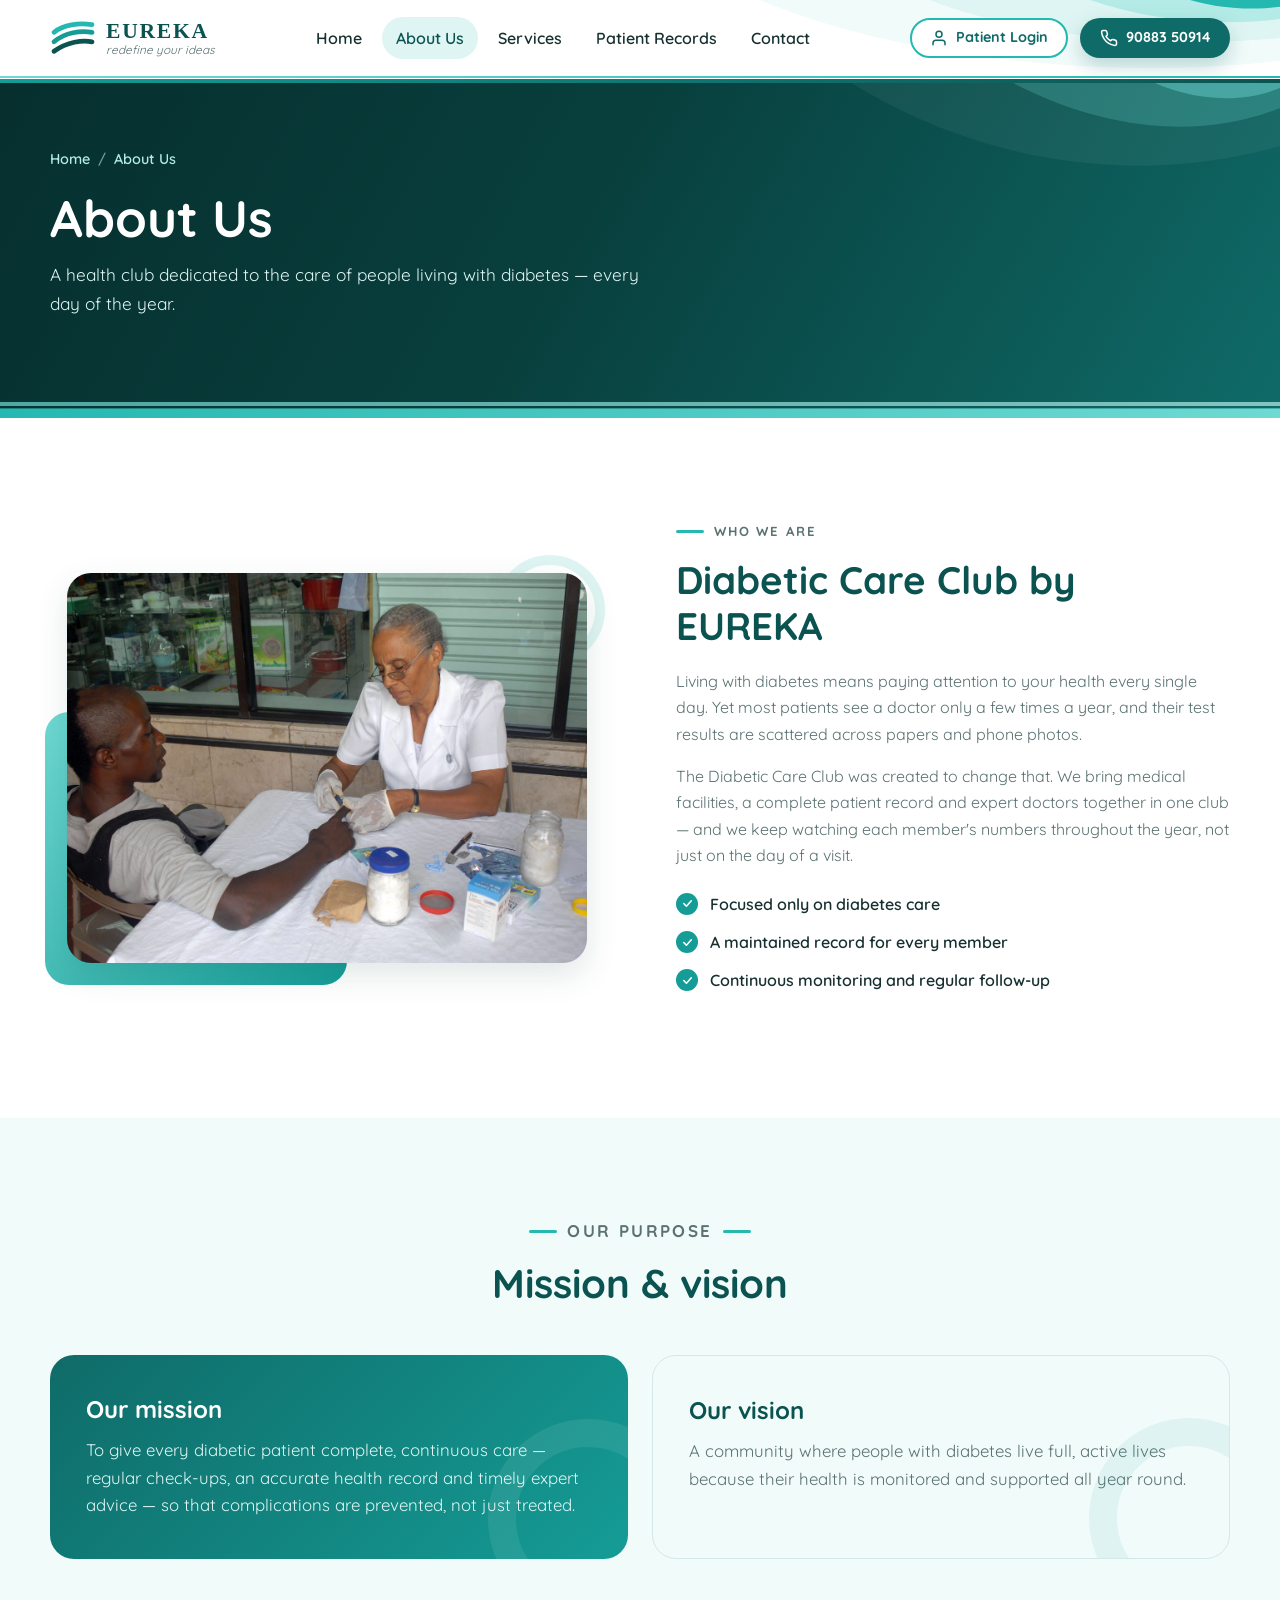
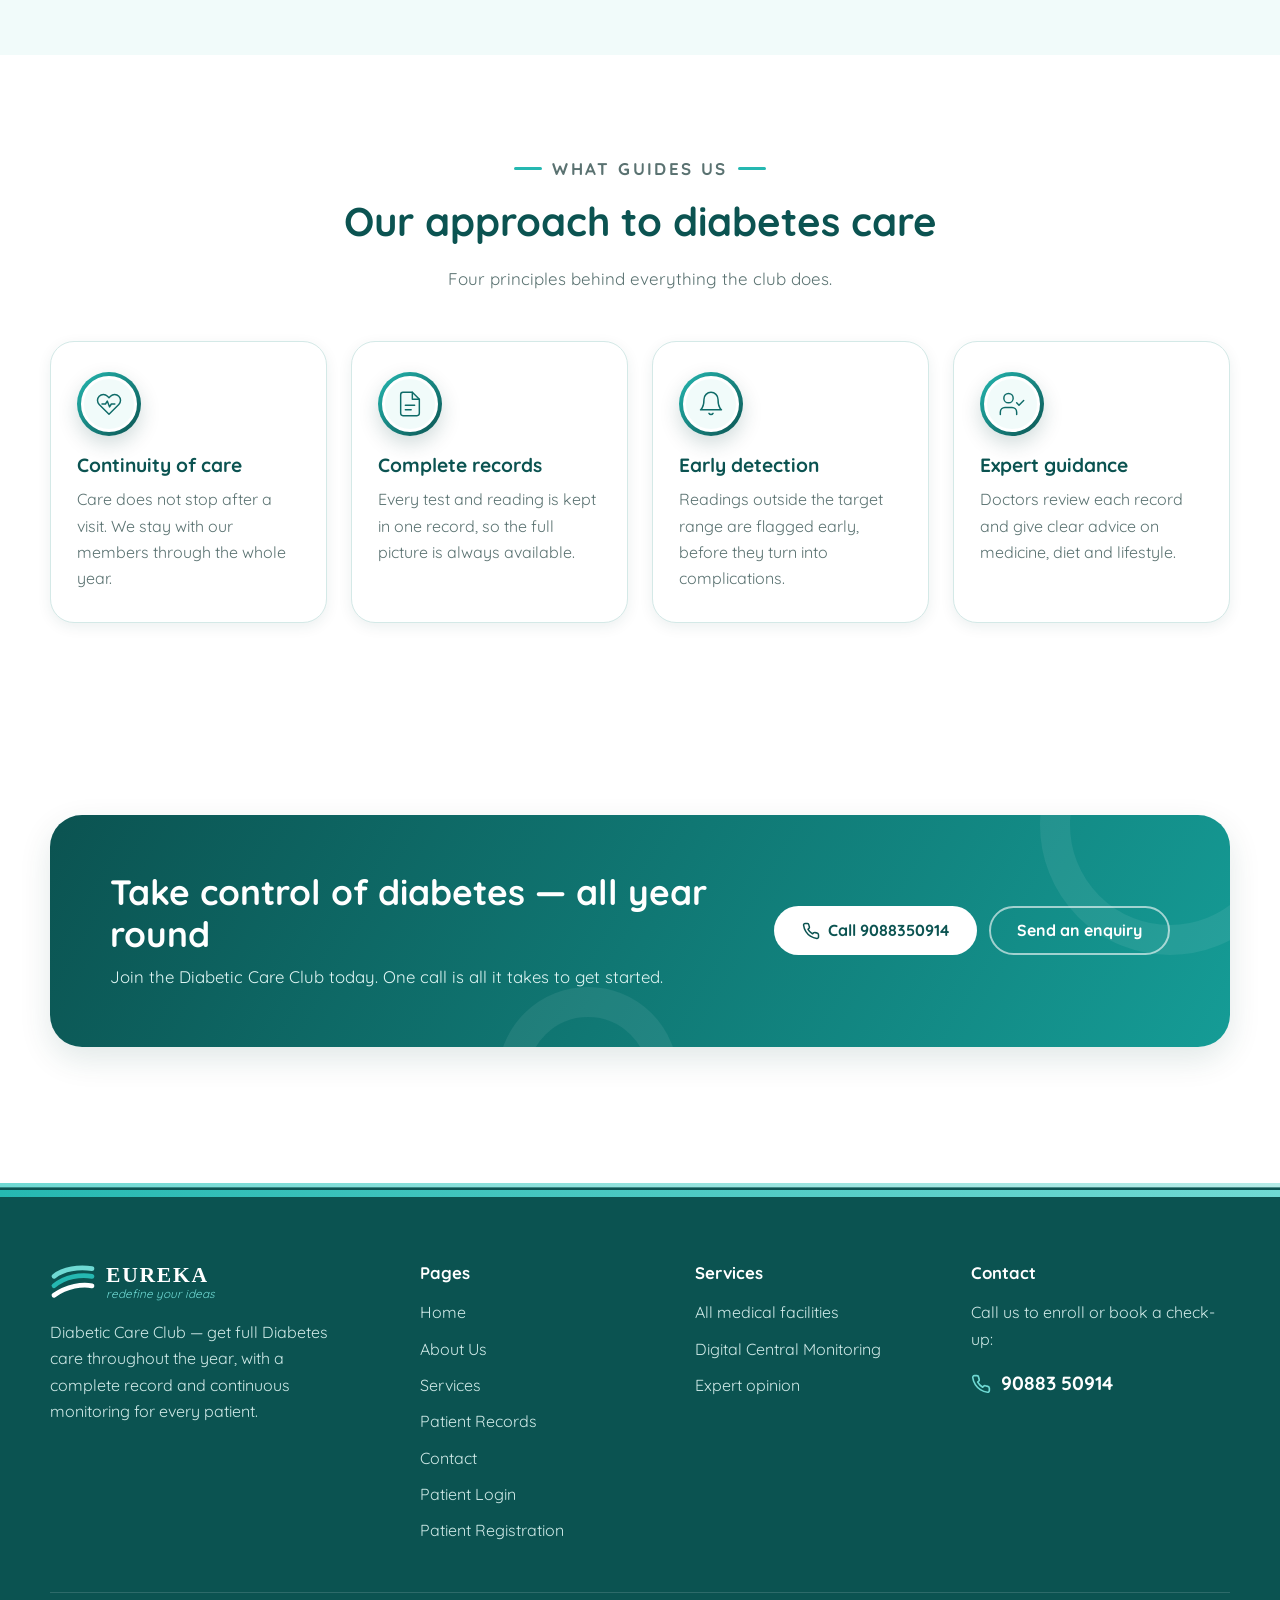
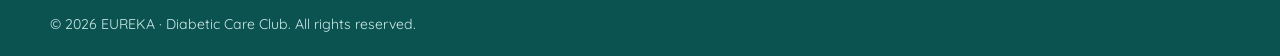
==== about.html @ 5c13ad42 "Initial commit: Eureka webapp demo Static HTML/CSS/JS site with home page designs, auth pages, patie" ====
<!DOCTYPE html>
<html lang="en">
<head>
  <meta charset="UTF-8">
  <meta name="viewport" content="width=device-width, initial-scale=1.0">
  <title>About Us | Diabetic Care Club | EUREKA</title>
  <meta name="description" content="About the Diabetic Care Club by EUREKA — a health club dedicated to the care and continuous monitoring of people living with diabetes.">
  <link rel="preconnect" href="https://fonts.googleapis.com">
  <link rel="preconnect" href="https://fonts.gstatic.com" crossorigin>
  <link href="https://fonts.googleapis.com/css2?family=Quicksand:wght@400;500;600;700&display=swap" rel="stylesheet">
  <link rel="stylesheet" href="css/style.css">
</head>
<body>

  <!-- ================= Header ================= -->
  <header class="site-header">
    <svg class="header-swoosh" viewBox="0 0 560 80" preserveAspectRatio="none" aria-hidden="true">
      <path d="M40 0 C170 58 380 86 560 64 L560 0 Z" fill="#f1fbfa" />
      <path d="M210 0 C300 38 440 52 560 40 L560 0 Z" fill="#dff5f3" />
      <path d="M370 0 C430 22 500 28 560 20 L560 0 Z" fill="#b4ebe7" />
      <path d="M470 0 C500 9 530 11 560 7 L560 0 Z" fill="#25b8b1" />
    </svg>
    <div class="container header-inner">
      <a href="index.html" class="brand" aria-label="EUREKA — home">
        <svg class="brand-mark" viewBox="0 0 48 40" aria-hidden="true">
          <path d="M4 14 C14 6 30 4 44 6" stroke="#25b8b1" />
          <path d="M4 24 C16 14 32 12 44 14" stroke="#159c96" />
          <path d="M4 34 C18 24 34 22 44 24" stroke="#0b5351" />
        </svg>
        <span class="brand-text">
          <strong>EUREKA</strong>
          <em>redefine your ideas</em>
        </span>
      </a>

      <nav class="site-nav" id="siteNav" aria-label="Main">
        <ul>
          <li><a href="index.html">Home</a></li>
          <li><a href="about.html" class="active" aria-current="page">About Us</a></li>
          <li><a href="services.html">Services</a></li>
          <li><a href="records.html">Patient Records</a></li>
          <li><a href="contact.html">Contact</a></li>
        </ul>
      </nav>

      <div class="header-actions">
        <a href="login.html" class="btn btn-outline btn-sm btn-login" id="loginBtn">
          <svg viewBox="0 0 24 24" aria-hidden="true"><path d="M20 21v-2a4 4 0 0 0-4-4H8a4 4 0 0 0-4 4v2"/><circle cx="12" cy="7" r="4"/></svg>
          <span class="login-text">Patient Login</span>
        </a>
        <a href="tel:+919088350914" class="btn btn-primary btn-sm btn-call">
          <svg viewBox="0 0 24 24" aria-hidden="true"><path d="M22 16.9v3a2 2 0 0 1-2.2 2 19.8 19.8 0 0 1-8.6-3.1 19.5 19.5 0 0 1-6-6A19.8 19.8 0 0 1 2.1 4.2 2 2 0 0 1 4.1 2h3a2 2 0 0 1 2 1.7c.1.9.4 1.8.7 2.7a2 2 0 0 1-.5 2.1L8 9.8a16 16 0 0 0 6 6l1.3-1.3a2 2 0 0 1 2.1-.4c.9.3 1.8.6 2.7.7a2 2 0 0 1 1.7 2z"/></svg>
          <span class="btn-call-text">90883 50914</span>
        </a>
        <button class="nav-toggle" id="navToggle" aria-label="Open menu" aria-expanded="false" aria-controls="siteNav">
          <span></span><span></span><span></span>
        </button>
      </div>
    </div>
    <div class="header-stripe" aria-hidden="true"></div>
  </header>

  <main>
    <section class="page-banner">
      <svg class="banner-swoosh" viewBox="0 0 560 260" preserveAspectRatio="none" aria-hidden="true">
      <path d="M120 0 C260 90 420 110 560 70 L560 0 Z" fill="#ffffff" opacity=".06" />
      <path d="M280 0 C380 56 480 64 560 32 L560 0 Z" fill="#6fd9d3" opacity=".25" />
      <path d="M420 0 C470 26 520 28 560 12 L560 0 Z" fill="#6fd9d3" opacity=".5" />
    </svg>
      <div class="container">
        <ol class="breadcrumb">
          <li><a href="index.html">Home</a></li>
          <li aria-current="page">About Us</li>
        </ol>
        <h1>About Us</h1>
        <p>A health club dedicated to the care of people living with diabetes — every day of the year.</p>
      </div>
      <svg class="banner-waves" viewBox="0 0 1440 20" preserveAspectRatio="none" aria-hidden="true">
      <defs>
        <linearGradient id="bsA" x1="0" x2="1" y1="0" y2="0"><stop offset="0" stop-color="#6fd9d3" /><stop offset="1" stop-color="#b4ebe7" /></linearGradient>
        <linearGradient id="bsT" x1="0" x2="1" y1="0" y2="0"><stop offset="0" stop-color="#25b8b1" /><stop offset="1" stop-color="#6fd9d3" /></linearGradient>
      </defs>
      <rect x="0" y="0" width="1440" height="5" fill="url(#bsA)" opacity=".7" />
      <rect x="0" y="8" width="1440" height="12" fill="url(#bsT)" />
    </svg>
    </section>

    <section class="section">
      <div class="container split">
        <div class="split-media">
          <div class="photo-frame">
            <img src="images/sugar-screening.jpg" alt="A nurse checking a patient's blood sugar level">
          </div>
        </div>
        <div class="split-text">
          <p class="eyebrow">Who we are</p>
          <h2>Diabetic Care Club by EUREKA</h2>
          <p>
            Living with diabetes means paying attention to your health every single day. Yet most
            patients see a doctor only a few times a year, and their test results are scattered across
            papers and phone photos.
          </p>
          <p>
            The Diabetic Care Club was created to change that. We bring medical facilities, a complete
            patient record and expert doctors together in one club — and we keep watching each member's
            numbers throughout the year, not just on the day of a visit.
          </p>
          <ul class="checklist">
            <li>Focused only on diabetes care</li>
            <li>A maintained record for every member</li>
            <li>Continuous monitoring and regular follow-up</li>
          </ul>
        </div>
      </div>
    </section>

    <section class="section section-alt">
      <div class="container">
        <div class="section-head center">
          <p class="eyebrow">Our purpose</p>
          <h2>Mission &amp; vision</h2>
        </div>
        <div class="card-grid two">
          <div class="mv-card">
            <h3>Our mission</h3>
            <p>
              To give every diabetic patient complete, continuous care — regular check-ups, an accurate
              health record and timely expert advice — so that complications are prevented, not just treated.
            </p>
          </div>
          <div class="mv-card light">
            <h3>Our vision</h3>
            <p>
              A community where people with diabetes live full, active lives because their health is
              monitored and supported all year round.
            </p>
          </div>
        </div>
      </div>
    </section>

    <section class="section">
      <div class="container">
        <div class="section-head center">
          <p class="eyebrow">What guides us</p>
          <h2>Our approach to diabetes care</h2>
          <p>Four principles behind everything the club does.</p>
        </div>
        <div class="card-grid">
          <div class="info-card">
            <div class="icon-ring sm"><span class="icon"><svg viewBox="0 0 48 48" aria-hidden="true"><path d="M40.8 10.6a10 10 0 0 0-14.2 0L24 13.2l-2.6-2.6a10 10 0 1 0-14.2 14.2L24 41.6l16.8-16.8a10 10 0 0 0 0-14.2z"/><polyline points="12,24 18,24 21,19 25,29 28,24 34,24"/></svg></span></div>
            <h3>Continuity of care</h3>
            <p>Care does not stop after a visit. We stay with our members through the whole year.</p>
          </div>
          <div class="info-card">
            <div class="icon-ring sm"><span class="icon"><svg viewBox="0 0 48 48" aria-hidden="true"><path d="M28 4H12a4 4 0 0 0-4 4v32a4 4 0 0 0 4 4h24a4 4 0 0 0 4-4V16z"/><path d="M28 4v12h12M16 26h16M16 34h10"/></svg></span></div>
            <h3>Complete records</h3>
            <p>Every test and reading is kept in one record, so the full picture is always available.</p>
          </div>
          <div class="info-card">
            <div class="icon-ring sm"><span class="icon"><svg viewBox="0 0 48 48" aria-hidden="true"><path d="M36 16a12 12 0 0 0-24 0c0 14-6 18-6 18h36s-6-4-6-18"/><path d="M27.5 40a4 4 0 0 1-7 0"/></svg></span></div>
            <h3>Early detection</h3>
            <p>Readings outside the target range are flagged early, before they turn into complications.</p>
          </div>
          <div class="info-card">
            <div class="icon-ring sm"><span class="icon"><svg viewBox="0 0 48 48" aria-hidden="true"><circle cx="18" cy="14" r="8"/><path d="M4 42v-4a8 8 0 0 1 8-8h12a8 8 0 0 1 8 8v4"/><path d="M32 22l4 4 8-8"/></svg></span></div>
            <h3>Expert guidance</h3>
            <p>Doctors review each record and give clear advice on medicine, diet and lifestyle.</p>
          </div>
        </div>
      </div>
    </section>

    <section class="section">
      <div class="container">
        <div class="cta-band">
          <div>
            <h2>Take control of diabetes — all year round</h2>
            <p>Join the Diabetic Care Club today. One call is all it takes to get started.</p>
          </div>
          <div class="cta-actions">
            <a href="tel:+919088350914" class="btn btn-light"><svg viewBox="0 0 24 24" aria-hidden="true"><path d="M22 16.9v3a2 2 0 0 1-2.2 2 19.8 19.8 0 0 1-8.6-3.1 19.5 19.5 0 0 1-6-6A19.8 19.8 0 0 1 2.1 4.2 2 2 0 0 1 4.1 2h3a2 2 0 0 1 2 1.7c.1.9.4 1.8.7 2.7a2 2 0 0 1-.5 2.1L8 9.8a16 16 0 0 0 6 6l1.3-1.3a2 2 0 0 1 2.1-.4c.9.3 1.8.6 2.7.7a2 2 0 0 1 1.7 2z"/></svg> Call 9088350914</a>
            <a href="contact.html" class="btn btn-ghost-light">Send an enquiry</a>
          </div>
        </div>
      </div>
    </section>
  </main>

  <!-- ================= Footer ================= -->
  <footer class="site-footer">
    <svg class="footer-wave" viewBox="0 0 1440 16" preserveAspectRatio="none" aria-hidden="true">
      <defs>
        <linearGradient id="ftA" x1="0" x2="1" y1="0" y2="0"><stop offset="0" stop-color="#6fd9d3" /><stop offset="1" stop-color="#b4ebe7" /></linearGradient>
        <linearGradient id="ftT" x1="0" x2="1" y1="0" y2="0"><stop offset="0" stop-color="#25b8b1" /><stop offset="1" stop-color="#6fd9d3" /></linearGradient>
      </defs>
      <rect x="0" y="0" width="1440" height="5" fill="url(#ftA)" />
      <rect x="0" y="8" width="1440" height="8" fill="url(#ftT)" />
    </svg>
    <div class="container footer-grid">
      <div>
        <a href="index.html" class="brand brand-light" aria-label="EUREKA — home">
          <svg class="brand-mark" viewBox="0 0 48 40" aria-hidden="true">
          <path d="M4 14 C14 6 30 4 44 6" stroke="#6fd9d3" />
          <path d="M4 24 C16 14 32 12 44 14" stroke="#25b8b1" />
          <path d="M4 34 C18 24 34 22 44 24" stroke="#ffffff" />
        </svg>
          <span class="brand-text">
            <strong>EUREKA</strong>
            <em>redefine your ideas</em>
          </span>
        </a>
        <p class="footer-about">Diabetic Care Club — get full Diabetes care throughout the year, with a complete record and continuous monitoring for every patient.</p>
      </div>
      <div>
        <h4>Pages</h4>
        <ul class="footer-links">
          <li><a href="index.html">Home</a></li>
          <li><a href="about.html">About Us</a></li>
          <li><a href="services.html">Services</a></li>
          <li><a href="records.html">Patient Records</a></li>
          <li><a href="contact.html">Contact</a></li>
          <li><a href="login.html">Patient Login</a></li>
          <li><a href="register.html">Patient Registration</a></li>
        </ul>
      </div>
      <div>
        <h4>Services</h4>
        <ul class="footer-links">
          <li><a href="services.html#facilities">All medical facilities</a></li>
          <li><a href="services.html#monitoring">Digital Central Monitoring</a></li>
          <li><a href="services.html#expert">Expert opinion</a></li>
        </ul>
      </div>
      <div>
        <h4>Contact</h4>
        <p>Call us to enroll or book a check-up:</p>
        <a href="tel:+919088350914" class="footer-phone"><svg viewBox="0 0 24 24" aria-hidden="true"><path d="M22 16.9v3a2 2 0 0 1-2.2 2 19.8 19.8 0 0 1-8.6-3.1 19.5 19.5 0 0 1-6-6A19.8 19.8 0 0 1 2.1 4.2 2 2 0 0 1 4.1 2h3a2 2 0 0 1 2 1.7c.1.9.4 1.8.7 2.7a2 2 0 0 1-.5 2.1L8 9.8a16 16 0 0 0 6 6l1.3-1.3a2 2 0 0 1 2.1-.4c.9.3 1.8.6 2.7.7a2 2 0 0 1 1.7 2z"/></svg> 90883 50914</a>
      </div>
    </div>
    <div class="container footer-bottom">
      <p>&copy; <span id="year"></span> EUREKA · Diabetic Care Club. All rights reserved.</p>
    </div>
  </footer>

  <script src="js/main.js"></script>
</body>
</html>
---- css/style.css ----
/* =========================================================
   EUREKA · Diabetic Care Club
   Shared stylesheet for all pages
   Theme: teal / aqua waves on white (from the club poster)
   ========================================================= */

:root {
  --teal-900: #083f3d;
  --teal-800: #0b5351;
  --teal-700: #0f6b68;
  --teal-600: #12837f;
  --teal-500: #159c96;
  --teal-400: #25b8b1;
  --aqua-300: #6fd9d3;
  --aqua-200: #b4ebe7;
  --aqua-100: #dff5f3;
  --aqua-50:  #f1fbfa;

  --ink:   #16302f;
  --muted: #5a7271;
  --line:  #d4e9e7;
  --white: #ffffff;

  --low:      #6b3fb8;
  --normal:   #16784c;
  --elevated: #9a5d05;
  --high:     #b2372e;

  --radius: 16px;
  --radius-lg: 24px;
  --shadow-sm: 0 4px 14px rgba(8, 63, 61, .08);
  --shadow: 0 12px 32px rgba(8, 63, 61, .12);
  --shadow-lg: 0 24px 50px rgba(8, 63, 61, .22);
  --font: 'Quicksand', 'Century Gothic', 'Segoe UI', sans-serif;
  --header-h: 76px;
}

/* ---------- Base ---------- */
*, *::before, *::after { box-sizing: border-box; }

html { scroll-behavior: smooth; scroll-padding-top: calc(var(--header-h) + 16px); }

body {
  margin: 0;
  font-family: var(--font);
  font-size: 16px;
  color: var(--ink);
  background: var(--white);
  line-height: 1.65;
  -webkit-font-smoothing: antialiased;
}

[hidden] { display: none !important; }
img, svg { display: block; max-width: 100%; }
a { color: inherit; text-decoration: none; }

h1, h2, h3, h4 {
  margin: 0 0 .5em;
  line-height: 1.2;
  font-weight: 700;
  color: var(--teal-800);
}

p { margin: 0 0 1em; }

:focus-visible { outline: 3px solid var(--aqua-300); outline-offset: 2px; }

.sr-only {
  position: absolute;
  width: 1px; height: 1px;
  padding: 0; margin: -1px;
  overflow: hidden;
  clip: rect(0 0 0 0);
  white-space: nowrap;
  border: 0;
}

.container { width: min(1180px, 100% - 32px); margin-inline: auto; }

.section { position: relative; padding: 96px 0; }
.section-alt { background: var(--aqua-50); }

.eyebrow {
  display: inline-flex;
  align-items: center;
  gap: 10px;
  margin-bottom: 14px;
  font-size: .82rem;
  font-weight: 700;
  letter-spacing: .14em;
  text-transform: uppercase;
  color: var(--teal-500);
}
.eyebrow::before {
  content: '';
  width: 28px; height: 3px;
  border-radius: 3px;
  background: var(--teal-400);
}

.section-head { max-width: 680px; margin-bottom: 48px; }
.section-head.center { margin-inline: auto; text-align: center; }
.section-head.center .eyebrow::after {
  content: '';
  width: 28px; height: 3px;
  border-radius: 3px;
  background: var(--teal-400);
}
.section-head h2 { font-size: clamp(1.8rem, 3.2vw, 2.5rem); }
.section-head p { font-size: 1.06rem; color: var(--muted); }

.lead { font-size: 1.1rem; color: var(--muted); }

/* ---------- Buttons ---------- */
.btn {
  display: inline-flex;
  align-items: center;
  justify-content: center;
  gap: 8px;
  padding: 13px 26px;
  border: 2px solid transparent;
  border-radius: 999px;
  font: inherit;
  font-weight: 700;
  line-height: 1.2;
  cursor: pointer;
  transition: background-color .2s, color .2s, border-color .2s, box-shadow .2s, transform .2s;
}
.btn:hover { transform: translateY(-1px); }
.btn:active { transform: translateY(0); }
.btn svg {
  width: 18px; height: 18px; flex: none;
  fill: none; stroke: currentColor; stroke-width: 2;
  stroke-linecap: round; stroke-linejoin: round;
}

.btn-primary { background: var(--teal-700); color: var(--white); box-shadow: 0 8px 20px rgba(15, 107, 104, .25); }
.btn-primary:hover { background: var(--teal-800); }

.btn-outline { background: var(--white); color: var(--teal-700); border-color: var(--teal-400); }
.btn-outline:hover { background: var(--aqua-50); }

.btn-light { background: var(--white); color: var(--teal-800); }
.btn-light:hover { background: var(--aqua-100); }

.btn-ghost-light { background: transparent; color: var(--white); border-color: rgba(255, 255, 255, .6); }
.btn-ghost-light:hover { background: rgba(255, 255, 255, .12); border-color: var(--white); }

.btn-danger-ghost { background: var(--white); color: var(--high); border-color: #f0cfcc; }
.btn-danger-ghost:hover { background: #fdf1f0; }

.btn-sm { padding: 9px 18px; font-size: .9rem; }
.btn-block { width: 100%; }

.link-arrow {
  display: inline-flex;
  align-items: center;
  gap: 6px;
  font-weight: 700;
  color: var(--teal-600);
}
.link-arrow::after { content: '→'; transition: transform .2s; }
.link-arrow:hover::after { transform: translateX(4px); }

/* ---------- Header ---------- */
.site-header {
  position: sticky;
  top: 0;
  z-index: 50;
  background: var(--white);
  transition: box-shadow .2s;
}
.site-header.scrolled { box-shadow: 0 8px 20px rgba(8, 63, 61, .12); }

/* Poster-style swooshes in the top-right corner */
.header-swoosh {
  position: absolute;
  top: 0; right: 0;
  width: min(560px, 48vw);
  height: 100%;
  pointer-events: none;
}

/* Straight aqua / teal stripes forming the bottom edge of the menu bar */
.header-stripe {
  position: absolute;
  left: 0; right: 0;
  top: 100%;
  z-index: 2;
  height: 7px;
  background:
    linear-gradient(90deg, var(--teal-500), var(--teal-800)) bottom / 100% 4px no-repeat,
    linear-gradient(90deg, var(--aqua-300), var(--teal-400)) top / 100% 2px no-repeat,
    var(--white);
  pointer-events: none;
}

.header-inner {
  position: relative;
  z-index: 1;
  display: flex;
  align-items: center;
  justify-content: space-between;
  gap: 24px;
  height: var(--header-h);
}

.brand { display: flex; align-items: center; gap: 10px; flex: none; }
.brand-mark { width: 46px; height: 38px; }
.brand-mark path { fill: none; stroke-width: 5; stroke-linecap: round; }
.brand-text { display: flex; flex-direction: column; line-height: 1.1; }
.brand-text strong {
  font-family: Georgia, 'Times New Roman', serif;
  font-size: 1.35rem;
  letter-spacing: .08em;
  color: var(--teal-800);
}
.brand-text em { font-size: .74rem; font-style: italic; color: var(--muted); }

.site-nav ul { display: flex; gap: 6px; margin: 0; padding: 0; list-style: none; }
.site-nav a {
  display: block;
  padding: 8px 14px;
  border-radius: 999px;
  font-weight: 600;
  color: var(--ink);
  transition: background-color .2s, color .2s;
}
.site-nav a:hover { color: var(--teal-700); background: var(--aqua-50); }
.site-nav a.active { color: var(--teal-800); background: var(--aqua-100); }

.header-actions { display: flex; align-items: center; gap: 12px; }

.nav-toggle {
  display: none;
  width: 44px; height: 44px;
  flex-direction: column;
  align-items: center;
  justify-content: center;
  gap: 5px;
  background: var(--white);
  border: 1px solid var(--line);
  border-radius: 12px;
  cursor: pointer;
}
.nav-toggle span { width: 20px; height: 2px; background: var(--teal-800); border-radius: 2px; transition: transform .2s, opacity .2s; }
.nav-toggle[aria-expanded="true"] span:nth-child(1) { transform: translateY(7px) rotate(45deg); }
.nav-toggle[aria-expanded="true"] span:nth-child(2) { opacity: 0; }
.nav-toggle[aria-expanded="true"] span:nth-child(3) { transform: translateY(-7px) rotate(-45deg); }

/* ---------- Club logotype (SVG) ---------- */
.club-logo { width: min(400px, 100%); height: auto; overflow: visible; }
.club-logo .c-arc { fill: none; stroke: var(--teal-500); stroke-width: 10; stroke-linecap: round; }
.club-logo text { font-family: var(--font); font-weight: 500; }
.club-logo .t1 { fill: var(--teal-500); }
.club-logo .t2 { fill: var(--teal-800); }

.phone-tag {
  display: inline-flex;
  align-items: center;
  gap: 8px;
  padding: 5px 14px;
  background: var(--teal-700);
  color: var(--white);
  border-radius: 6px;
  font-weight: 700;
  letter-spacing: .08em;
}
.phone-tag svg { width: 16px; height: 16px; fill: none; stroke: currentColor; stroke-width: 2; stroke-linecap: round; stroke-linejoin: round; }
.phone-tag:hover { background: var(--teal-800); }

/* ---------- Home hero ---------- */
.hero {
  position: relative;
  overflow: hidden;
  padding: 56px 0 110px;
  background:
    radial-gradient(circle at 78% 40%, rgba(37, 184, 177, .28), transparent 55%),
    linear-gradient(135deg, #062f2e 0%, var(--teal-900) 45%, var(--teal-700) 100%);
  color: var(--aqua-100);
}

/* Dark hero: light text, logo and buttons */
.hero .hero-swoosh { opacity: .3; }
.hero .eyebrow { color: var(--aqua-300); }
.hero .eyebrow::before { background: var(--aqua-300); }
.hero .club-logo .c-arc { stroke: var(--aqua-300); }
.hero .club-logo .t1 { fill: var(--white); }
.hero .club-logo .t2 { fill: var(--aqua-200); }
.hero .phone-tag { background: var(--white); color: var(--teal-800); }
.hero .phone-tag:hover { background: var(--aqua-100); }
.hero .hero-tagline { color: var(--white); }
.hero .hero-desc { color: var(--aqua-200); }
.hero .btn-primary { background: var(--white); color: var(--teal-800); box-shadow: 0 8px 20px rgba(0, 0, 0, .2); }
.hero .btn-primary:hover { background: var(--aqua-100); }
.hero .btn-outline { background: transparent; color: var(--white); border-color: rgba(255, 255, 255, .6); }
.hero .btn-outline:hover { background: rgba(255, 255, 255, .12); border-color: var(--white); }
.hero .hero-points li { color: var(--white); }
.hero .hero-visual::before { border-color: rgba(111, 217, 211, .5); }
.hero .ring-photo { background: linear-gradient(135deg, var(--aqua-300), var(--teal-500)); box-shadow: 0 24px 50px rgba(0, 0, 0, .35); }
.hero-swoosh {
  position: absolute;
  top: 0; right: 0;
  width: min(640px, 80vw);
  height: 320px;
}
.hero-waves {
  position: absolute;
  left: 0; bottom: 0;
  width: 100%;
  height: 26px;
}
.hero-inner {
  position: relative;
  z-index: 1;
  display: grid;
  grid-template-columns: 1.05fr .95fr;
  gap: 48px;
  align-items: center;
}
.hero-text .club-logo { margin: 4px 0 10px; }
.hero-tagline {
  margin: 20px 0 12px;
  font-size: clamp(1.2rem, 2.1vw, 1.5rem);
  font-weight: 700;
  color: var(--ink);
}
.hero-desc { max-width: 520px; font-size: 1.05rem; color: var(--muted); }
.hero-actions { display: flex; flex-wrap: wrap; gap: 12px; margin-top: 28px; }
.hero-points {
  display: flex;
  flex-wrap: wrap;
  gap: 10px 22px;
  margin: 28px 0 0;
  padding: 0;
  list-style: none;
  font-weight: 600;
  font-size: .95rem;
}
.hero-points li { display: flex; align-items: center; gap: 8px; }
.hero-points li::before {
  content: '';
  width: 20px; height: 20px;
  border-radius: 50%;
  background: var(--aqua-100) url("data:image/svg+xml,%3Csvg xmlns='http://www.w3.org/2000/svg' viewBox='0 0 24 24' fill='none' stroke='%230f6b68' stroke-width='3' stroke-linecap='round' stroke-linejoin='round'%3E%3Cpath d='M5 12l5 5 9-10'/%3E%3C/svg%3E") center / 12px no-repeat;
}

.hero-visual { position: relative; display: grid; place-items: center; }
.hero-visual::before {
  content: '';
  position: absolute;
  width: min(500px, 96%);
  aspect-ratio: 1;
  border-radius: 50%;
  border: 2px dashed var(--aqua-300);
}

/* Circular photo with teal ring — poster motif */
.ring-photo {
  position: relative;
  width: min(400px, 80vw);
  aspect-ratio: 1;
  padding: 14px;
  border-radius: 50%;
  background: linear-gradient(135deg, var(--teal-400), var(--teal-800));
  box-shadow: var(--shadow-lg);
}
.ring-photo img {
  width: 100%;
  height: 100%;
  object-fit: cover;
  border: 8px solid var(--white);
  border-radius: 50%;
}
.ring-photo.sm { width: min(340px, 78vw); }

.float-chip {
  position: absolute;
  z-index: 2;
  display: flex;
  align-items: center;
  gap: 12px;
  padding: 12px 16px;
  background: var(--white);
  border-radius: 14px;
  box-shadow: var(--shadow);
  font-size: .9rem;
  font-weight: 700;
  color: var(--teal-800);
  line-height: 1.25;
}
.float-chip small { display: block; font-weight: 500; color: var(--muted); }
.float-chip .chip-icon {
  display: grid;
  place-items: center;
  width: 40px; height: 40px;
  flex: none;
  border-radius: 50%;
  background: var(--aqua-100);
}
.float-chip .chip-icon svg {
  width: 22px; height: 22px;
  fill: none; stroke: var(--teal-700); stroke-width: 2;
  stroke-linecap: round; stroke-linejoin: round;
}
.chip-a { left: -4%; bottom: 14%; }
.chip-b { right: -2%; top: 10%; }

/* ---------- Inner page banner ---------- */
.page-banner {
  position: relative;
  overflow: hidden;
  padding: 72px 0 100px;
  background: linear-gradient(120deg, #062f2e 0%, var(--teal-900) 45%, var(--teal-700) 100%);
  color: var(--white);
}
.page-banner .container { position: relative; z-index: 1; }
.page-banner h1 { margin-bottom: 12px; font-size: clamp(2.1rem, 4.4vw, 3.2rem); color: var(--white); }
.page-banner p { max-width: 620px; margin: 0; font-size: 1.08rem; color: var(--aqua-100); }
.breadcrumb {
  display: flex;
  gap: 8px;
  margin: 0 0 16px;
  padding: 0;
  list-style: none;
  font-size: .9rem;
  font-weight: 600;
  color: var(--aqua-200);
}
.breadcrumb li + li::before { content: '/'; margin-right: 8px; opacity: .6; }
.breadcrumb a:hover { color: var(--white); }
.banner-swoosh {
  position: absolute;
  top: 0; right: 0;
  width: min(560px, 70vw);
  height: 260px;
  opacity: .9;
}
.banner-waves {
  position: absolute;
  left: 0; bottom: 0;
  width: 100%;
  height: 16px;
}

/* ---------- Service cards (poster style icon rings) ---------- */
.service-cards { display: grid; grid-template-columns: repeat(3, 1fr); gap: 28px; }
.service-card {
  position: relative;
  padding: 36px 30px 30px;
  background: var(--white);
  border: 1px solid var(--line);
  border-radius: var(--radius-lg);
  box-shadow: var(--shadow-sm);
  transition: transform .25s, box-shadow .25s;
}
.service-card:hover { transform: translateY(-4px); box-shadow: var(--shadow); }
.service-card h3 {
  margin: 22px 0 10px;
  padding-bottom: 12px;
  font-size: 1.35rem;
  font-weight: 600;
  border-bottom: 2px solid var(--teal-400);
}
.service-card p { color: var(--muted); }

.icon-ring {
  display: grid;
  place-items: center;
  flex: none;
  width: 92px; height: 92px;
  padding: 6px;
  border-radius: 50%;
  background: linear-gradient(135deg, var(--teal-400), var(--teal-800));
  box-shadow: 0 8px 20px rgba(8, 63, 61, .18);
}
.icon-ring .icon {
  display: grid;
  place-items: center;
  width: 100%;
  height: 100%;
  border: 4px solid var(--white);
  border-radius: 50%;
  background: var(--aqua-50);
}
.icon-ring svg {
  width: 42px; height: 42px;
  fill: none; stroke: var(--teal-700); stroke-width: 2.5;
  stroke-linecap: round; stroke-linejoin: round;
}
.icon-ring.sm { width: 64px; height: 64px; padding: 4px; }
.icon-ring.sm .icon { border-width: 3px; }
.icon-ring.sm svg { width: 28px; height: 28px; }

/* ---------- Split (image + text) ---------- */
.split {
  display: grid;
  grid-template-columns: 1fr 1fr;
  gap: 72px;
  align-items: center;
}
.split.reverse .split-media { order: 2; }
.split-text h2 { font-size: clamp(1.8rem, 3.2vw, 2.4rem); }
.split-text p { color: var(--muted); }

.split-media { position: relative; display: grid; place-items: center; }
.split-media .photo-frame {
  position: relative;
  width: 100%;
  max-width: 520px;
}
.photo-frame img {
  position: relative;
  z-index: 1;
  width: 100%;
  aspect-ratio: 4 / 3;
  object-fit: cover;
  border-radius: var(--radius-lg);
  box-shadow: var(--shadow);
}
.photo-frame::before {
  content: '';
  position: absolute;
  left: -22px; bottom: -22px;
  width: 58%; height: 70%;
  border-radius: var(--radius-lg);
  background: linear-gradient(135deg, var(--aqua-300), var(--teal-500));
}
.photo-frame::after {
  content: '';
  position: absolute;
  right: -18px; top: -18px;
  width: 110px; height: 110px;
  border-radius: 50%;
  border: 10px solid var(--aqua-100);
}

.checklist { display: grid; gap: 12px; margin: 22px 0 28px; padding: 0; list-style: none; }
.checklist li { position: relative; padding-left: 34px; font-weight: 600; color: var(--ink); }
.checklist li::before {
  content: '';
  position: absolute;
  left: 0; top: 2px;
  width: 22px; height: 22px;
  border-radius: 50%;
  background: var(--teal-500) url("data:image/svg+xml,%3Csvg xmlns='http://www.w3.org/2000/svg' viewBox='0 0 24 24' fill='none' stroke='white' stroke-width='3' stroke-linecap='round' stroke-linejoin='round'%3E%3Cpath d='M5 12l5 5 9-10'/%3E%3C/svg%3E") center / 13px no-repeat;
}
.checklist.two-col { grid-template-columns: 1fr 1fr; }

/* ---------- Steps ---------- */
.steps {
  position: relative;
  display: grid;
  grid-template-columns: repeat(4, 1fr);
  gap: 24px;
  margin: 0;
  padding: 0;
  list-style: none;
}
.step {
  position: relative;
  padding: 30px 24px 26px;
  background: var(--white);
  border: 1px solid var(--line);
  border-radius: var(--radius-lg);
  box-shadow: var(--shadow-sm);
  text-align: center;
}
.step-no {
  display: grid;
  place-items: center;
  width: 58px; height: 58px;
  margin: 0 auto 18px;
  border-radius: 50%;
  background: linear-gradient(135deg, var(--teal-400), var(--teal-800));
  box-shadow: 0 0 0 6px var(--aqua-100);
  color: var(--white);
  font-size: 1.3rem;
  font-weight: 700;
}
.step h3 { font-size: 1.15rem; }
.step p { margin: 0; font-size: .95rem; color: var(--muted); }

/* ---------- Dark wave band ---------- */
.band-dark {
  position: relative;
  overflow: hidden;
  padding: 110px 0;
  background: var(--teal-800);
  color: var(--aqua-100);
}
.band-dark h2 { color: var(--white); }
.band-dark .split-text p { color: var(--aqua-200); }
.band-dark .checklist li { color: var(--white); }
.band-dark .checklist li::before { background-color: var(--teal-400); }
.band-dark .eyebrow { color: var(--aqua-300); }
.band-dark .eyebrow::before { background: var(--aqua-300); }
.band-wave-top, .band-wave-bottom {
  position: absolute;
  left: 0;
  width: 100%;
  height: 14px;
}
.band-wave-top { top: 0; }
.band-wave-bottom { bottom: 0; }

/* ---------- Info / value cards ---------- */
.card-grid { display: grid; grid-template-columns: repeat(4, 1fr); gap: 24px; }
.card-grid.three { grid-template-columns: repeat(3, 1fr); }
.card-grid.two { grid-template-columns: repeat(2, 1fr); }

.info-card {
  padding: 30px 26px;
  background: var(--white);
  border: 1px solid var(--line);
  border-radius: var(--radius-lg);
  box-shadow: var(--shadow-sm);
}
.info-card h3 { margin-top: 18px; font-size: 1.2rem; }
.info-card p { margin: 0; color: var(--muted); }

.mv-card {
  position: relative;
  overflow: hidden;
  padding: 40px 36px;
  border-radius: var(--radius-lg);
  background: linear-gradient(135deg, var(--teal-700), var(--teal-500));
  color: var(--aqua-100);
}
.mv-card h3 { color: var(--white); font-size: 1.5rem; }
.mv-card p { margin: 0; font-size: 1.05rem; }
.mv-card::after {
  content: '';
  position: absolute;
  right: -60px; bottom: -60px;
  width: 200px; height: 200px;
  border-radius: 50%;
  border: 28px solid rgba(255, 255, 255, .08);
}
.mv-card.light { background: var(--aqua-50); border: 1px solid var(--line); color: var(--muted); }
.mv-card.light h3 { color: var(--teal-800); }
.mv-card.light::after { border-color: rgba(21, 156, 150, .08); }

/* ---------- Service detail rows ---------- */
.service-row + .service-row { margin-top: 110px; }
.service-row .row-no {
  display: inline-block;
  margin-bottom: 10px;
  font-size: 3.2rem;
  font-weight: 700;
  line-height: 1;
  color: var(--aqua-200);
}
.service-row .ring-photo { width: min(420px, 80vw); }
.service-row .split-media::before {
  content: '';
  position: absolute;
  width: min(500px, 96%);
  aspect-ratio: 1;
  border-radius: 50%;
  background: radial-gradient(circle, var(--aqua-100) 0%, transparent 70%);
}

/* ---------- CTA band ---------- */
.cta-band {
  position: relative;
  overflow: hidden;
  display: flex;
  align-items: center;
  justify-content: space-between;
  gap: 32px;
  padding: 56px 60px;
  border-radius: 32px;
  background: linear-gradient(120deg, var(--teal-800), var(--teal-500));
  box-shadow: var(--shadow);
  color: var(--aqua-100);
}
.cta-band::before, .cta-band::after {
  content: '';
  position: absolute;
  border-radius: 50%;
  border: 30px solid rgba(255, 255, 255, .07);
}
.cta-band::before { width: 260px; height: 260px; right: -70px; top: -120px; }
.cta-band::after { width: 180px; height: 180px; left: 38%; bottom: -120px; }
.cta-band h2 { margin-bottom: 8px; color: var(--white); font-size: clamp(1.6rem, 3vw, 2.2rem); }
.cta-band p { margin: 0; font-size: 1.05rem; }
.cta-actions { position: relative; z-index: 1; display: flex; flex-wrap: wrap; gap: 12px; flex: none; }

/* ---------- Contact ---------- */
.contact-grid { display: grid; grid-template-columns: .9fr 1.1fr; gap: 40px; align-items: start; }
.contact-cards { display: grid; gap: 20px; }
.contact-card {
  display: flex;
  gap: 18px;
  align-items: center;
  padding: 24px;
  background: var(--white);
  border: 1px solid var(--line);
  border-radius: var(--radius-lg);
  box-shadow: var(--shadow-sm);
  transition: transform .2s, box-shadow .2s;
}
a.contact-card:hover { transform: translateY(-3px); box-shadow: var(--shadow); }
.contact-card h3 { margin: 0 0 2px; font-size: 1.1rem; }
.contact-card p { margin: 0; color: var(--muted); }
.contact-card .big { font-size: 1.3rem; font-weight: 700; color: var(--teal-700); letter-spacing: .03em; }

/* ---------- Cards & forms ---------- */
.card {
  padding: 26px;
  background: var(--white);
  border: 1px solid var(--line);
  border-radius: var(--radius-lg);
  box-shadow: var(--shadow-sm);
}
.card h3 { font-size: 1.2rem; }
.form-card { padding: 36px; }
.form-card h2 { font-size: 1.6rem; }
.form-card > p { color: var(--muted); }

.field { display: grid; gap: 6px; margin-bottom: 16px; }
.field-row { display: grid; grid-template-columns: 1fr 1fr; gap: 14px; }
.field-row.three { grid-template-columns: repeat(3, 1fr); }
.field label { font-size: .86rem; font-weight: 700; color: var(--teal-800); }
.field label small { font-weight: 500; color: var(--muted); }
.req { color: var(--high); }

input, select, textarea {
  width: 100%;
  padding: 11px 14px;
  font: inherit;
  color: var(--ink);
  background: var(--white);
  border: 1.5px solid var(--line);
  border-radius: 12px;
  transition: border-color .2s, box-shadow .2s;
}
textarea { resize: vertical; }
input:focus, select:focus, textarea:focus {
  outline: none;
  border-color: var(--teal-400);
  box-shadow: 0 0 0 4px rgba(37, 184, 177, .18);
}
input[type="search"] {
  padding-left: 40px;
  background: var(--white) url("data:image/svg+xml,%3Csvg xmlns='http://www.w3.org/2000/svg' viewBox='0 0 24 24' fill='none' stroke='%235a7271' stroke-width='2' stroke-linecap='round'%3E%3Ccircle cx='11' cy='11' r='7'/%3E%3Cpath d='M20 20l-3.5-3.5'/%3E%3C/svg%3E") 14px center / 18px no-repeat;
}

.form-msg { min-height: 1.4em; margin: 12px 0 0; font-size: .92rem; font-weight: 600; color: var(--normal); }
.form-msg.error { color: var(--high); }
.form-hint { margin: 10px 0 0; font-size: .85rem; color: var(--muted); }

/* ---------- Patient records ---------- */
.records-section { padding: 56px 0 96px; }

.overview { display: grid; grid-template-columns: repeat(4, 1fr); gap: 20px; margin-bottom: 28px; }
.ov-tile {
  display: flex;
  align-items: center;
  gap: 16px;
  padding: 22px;
  background: var(--white);
  border: 1px solid var(--line);
  border-radius: var(--radius-lg);
  box-shadow: var(--shadow-sm);
}
.ov-tile .ov-icon {
  display: grid;
  place-items: center;
  width: 52px; height: 52px;
  flex: none;
  border-radius: 16px;
  background: var(--aqua-100);
}
.ov-tile .ov-icon svg {
  width: 26px; height: 26px;
  fill: none; stroke: var(--teal-700); stroke-width: 2;
  stroke-linecap: round; stroke-linejoin: round;
}
.ov-tile.alert .ov-icon { background: #fbe4e2; }
.ov-tile.alert .ov-icon svg { stroke: var(--high); }
.ov-value { display: block; font-size: 1.7rem; font-weight: 700; line-height: 1.1; color: var(--teal-800); }
.ov-label { font-size: .88rem; font-weight: 600; color: var(--muted); }

.records-layout {
  display: grid;
  grid-template-columns: 340px minmax(0, 1fr);
  gap: 24px;
  align-items: start;
}

.patients-panel {
  position: sticky;
  top: calc(var(--header-h) + 16px);
  display: flex;
  flex-direction: column;
  max-height: calc(100vh - var(--header-h) - 32px);
  padding: 22px;
}
.panel-head { display: flex; align-items: center; justify-content: space-between; gap: 12px; margin-bottom: 16px; }
.panel-head h2 { margin: 0; font-size: 1.25rem; }

.filter-tabs {
  display: grid;
  grid-template-columns: 1fr 1fr;
  gap: 4px;
  margin: 12px 0;
  padding: 4px;
  background: var(--aqua-50);
  border: 1px solid var(--line);
  border-radius: 12px;
}
.filter-tabs button {
  padding: 8px;
  border: 0;
  border-radius: 9px;
  background: none;
  font: inherit;
  font-size: .88rem;
  font-weight: 700;
  color: var(--muted);
  cursor: pointer;
}
.filter-tabs button[aria-pressed="true"] { background: var(--white); color: var(--teal-800); box-shadow: var(--shadow-sm); }
.filter-tabs .count {
  display: inline-block;
  min-width: 20px;
  margin-left: 4px;
  padding: 0 6px;
  border-radius: 999px;
  background: var(--aqua-100);
  font-size: .75rem;
  color: var(--teal-800);
}
.filter-tabs .count.alert { background: #fbe4e2; color: var(--high); }

.patient-list {
  flex: 1;
  min-height: 120px;
  margin: 0 -8px;
  padding: 0 8px;
  overflow-y: auto;
  list-style: none;
}
.patient-item {
  display: flex;
  align-items: center;
  gap: 12px;
  width: 100%;
  padding: 12px;
  margin-bottom: 6px;
  border: 1.5px solid transparent;
  border-radius: 14px;
  background: none;
  font: inherit;
  text-align: left;
  color: inherit;
  cursor: pointer;
  transition: background-color .15s, border-color .15s;
}
.patient-item:hover { background: var(--aqua-50); }
.patient-item[aria-current="true"] { background: var(--aqua-50); border-color: var(--teal-400); }
.patient-item .p-info { flex: 1; min-width: 0; }
.patient-item .p-name { display: block; font-weight: 700; color: var(--teal-800); white-space: nowrap; overflow: hidden; text-overflow: ellipsis; }
.patient-item .p-sub { display: block; font-size: .8rem; color: var(--muted); }
.list-empty { padding: 28px 12px; text-align: center; color: var(--muted); font-size: .95rem; }

.avatar {
  display: grid;
  place-items: center;
  width: 42px; height: 42px;
  flex: none;
  border-radius: 50%;
  background: linear-gradient(135deg, var(--teal-400), var(--teal-700));
  color: var(--white);
  font-weight: 700;
  font-size: .95rem;
  letter-spacing: .02em;
}
.avatar.lg { width: 64px; height: 64px; font-size: 1.3rem; box-shadow: 0 0 0 5px var(--aqua-100); }

.dot { width: 10px; height: 10px; flex: none; border-radius: 50%; background: var(--normal); }
.dot.alert { background: var(--high); box-shadow: 0 0 0 4px #fbe4e2; }
.dot.none { background: var(--line); }

.patient-detail { display: grid; grid-template-columns: minmax(0, 1fr); gap: 24px; min-width: 0; }

.detail-head { display: flex; flex-wrap: wrap; align-items: center; gap: 18px; }
.detail-head .d-info { flex: 1; min-width: 200px; }
.detail-head h2 { margin: 0 0 2px; font-size: 1.5rem; }
.detail-head .d-meta { margin: 0; font-size: .92rem; color: var(--muted); }
.detail-actions { display: flex; flex-wrap: wrap; gap: 10px; }
.alert-strip {
  flex-basis: 100%;
  display: flex;
  flex-wrap: wrap;
  gap: 8px;
  margin: 0;
  padding: 0;
  list-style: none;
}
.alert-strip li {
  padding: 6px 12px;
  border-radius: 10px;
  background: #fdf1f0;
  color: var(--high);
  font-size: .85rem;
  font-weight: 600;
}
.alert-strip li.ok { background: #e2f5ec; color: var(--normal); }

.stats { display: grid; grid-template-columns: repeat(4, 1fr); gap: 16px; }
.stat {
  display: flex;
  flex-direction: column;
  align-items: flex-start;
  gap: 6px;
  padding: 20px;
  background: var(--white);
  border: 1px solid var(--line);
  border-top: 4px solid var(--teal-400);
  border-radius: var(--radius);
  box-shadow: var(--shadow-sm);
}
.stat-label { font-size: .76rem; font-weight: 700; letter-spacing: .06em; text-transform: uppercase; color: var(--muted); }
.stat-value { font-size: 1.8rem; font-weight: 700; line-height: 1.1; color: var(--teal-800); }
.stat-value small { font-size: .8rem; font-weight: 600; color: var(--muted); }
.stat-foot { display: flex; flex-wrap: wrap; align-items: center; gap: 6px 10px; }
.stat-date, .stat-delta { font-size: .8rem; color: var(--muted); }

.badge {
  display: inline-block;
  padding: 3px 10px;
  border-radius: 999px;
  font-size: .74rem;
  font-weight: 700;
  white-space: nowrap;
}
.badge.low      { background: #efe7fb; color: var(--low); }
.badge.normal   { background: #e2f5ec; color: var(--normal); }
.badge.elevated { background: #fdf0dc; color: var(--elevated); }
.badge.high     { background: #fbe4e2; color: var(--high); }

.chart-head { display: flex; flex-wrap: wrap; align-items: center; justify-content: space-between; gap: 8px 16px; margin-bottom: 14px; }
.chart-head h3 { margin: 0; }
.legend { display: flex; flex-wrap: wrap; gap: 16px; font-size: .85rem; color: var(--muted); }
.legend i { display: inline-block; width: 16px; height: 4px; margin-right: 6px; vertical-align: middle; border-radius: 2px; }
.legend .lg-fasting { background: var(--teal-800); }
.legend .lg-pp { background: var(--teal-400); }
.legend .lg-band { height: 12px; background: rgba(37, 184, 177, .18); }

.chart-wrap { position: relative; height: 300px; }
.chart-wrap canvas { display: block; width: 100%; height: 100%; }
.chart-empty { position: absolute; inset: 0; display: grid; place-items: center; margin: 0; color: var(--muted); }

.table-scroll { overflow-x: auto; }
table { width: 100%; border-collapse: collapse; font-size: .92rem; }
th {
  padding: 12px;
  text-align: left;
  font-size: .76rem;
  font-weight: 700;
  letter-spacing: .06em;
  text-transform: uppercase;
  white-space: nowrap;
  color: var(--muted);
  background: var(--aqua-50);
}
th:first-child { border-radius: 10px 0 0 10px; }
th:last-child { border-radius: 0 10px 10px 0; }
td { padding: 13px 12px; white-space: nowrap; vertical-align: middle; border-bottom: 1px solid var(--line); }
tbody tr:hover td { background: #fafdfd; }
td .val { display: block; margin-bottom: 3px; font-weight: 700; }
td.notes { min-width: 140px; max-width: 220px; white-space: normal; color: var(--muted); }
td.actions { text-align: right; }
.table-empty td { padding: 32px; text-align: center; color: var(--muted); }

.row-del {
  display: inline-grid;
  place-items: center;
  padding: 7px;
  background: none;
  border: 0;
  border-radius: 8px;
  color: var(--muted);
  cursor: pointer;
}
.row-del:hover { background: #fdf1f0; color: var(--high); }
.row-del svg { width: 18px; height: 18px; fill: none; stroke: currentColor; stroke-width: 2; stroke-linecap: round; stroke-linejoin: round; }

.targets-note { margin: 16px 0 0; font-size: .82rem; color: var(--muted); }

.empty-state { padding: 64px 32px; text-align: center; }
.empty-state .icon-ring { margin: 0 auto 22px; }
.empty-state p { max-width: 420px; margin: 0 auto 22px; color: var(--muted); }

/* ---------- Dialogs ---------- */
dialog {
  width: min(600px, calc(100% - 32px));
  max-height: calc(100vh - 48px);
  padding: 0;
  border: 0;
  border-radius: var(--radius-lg);
  box-shadow: var(--shadow-lg);
  color: var(--ink);
}
dialog::backdrop { background: rgba(8, 63, 61, .5); backdrop-filter: blur(3px); }
.dialog-head {
  display: flex;
  align-items: center;
  justify-content: space-between;
  gap: 16px;
  padding: 22px 28px;
  background: linear-gradient(120deg, var(--teal-800), var(--teal-500));
  color: var(--white);
}
.dialog-head h2 { margin: 0; font-size: 1.3rem; color: var(--white); }
.dialog-head p { margin: 2px 0 0; font-size: .9rem; color: var(--aqua-100); }
.dialog-close {
  display: grid;
  place-items: center;
  width: 38px; height: 38px;
  flex: none;
  border: 0;
  border-radius: 50%;
  background: rgba(255, 255, 255, .15);
  color: var(--white);
  font-size: 1.4rem;
  line-height: 1;
  cursor: pointer;
}
.dialog-close:hover { background: rgba(255, 255, 255, .28); }
.dialog-body { padding: 26px 28px 8px; }
.dialog-foot { display: flex; justify-content: flex-end; gap: 12px; padding: 8px 28px 26px; }
.dialog-foot .form-msg { flex: 1; margin: 0; align-self: center; }

/* ---------- Header login button ---------- */
.btn-login.active { background: var(--aqua-100); border-color: var(--teal-500); }

/* ---------- Patient login ---------- */
.login-section {
  position: relative;
  overflow: hidden;
  padding: 72px 0 100px;
  background: linear-gradient(180deg, var(--aqua-50) 0%, var(--white) 100%);
}
.login-section .hero-swoosh { opacity: .8; }

.login-wrap {
  position: relative;
  display: grid;
  grid-template-columns: 1fr 1fr;
  max-width: 1040px;
  margin-inline: auto;
  overflow: hidden;
  background: var(--white);
  border-radius: 32px;
  box-shadow: var(--shadow-lg);
}

.login-aside {
  position: relative;
  overflow: hidden;
  padding: 56px 48px 150px;
  background: linear-gradient(150deg, var(--teal-900) 0%, var(--teal-700) 60%, var(--teal-500) 100%);
  color: var(--aqua-100);
}
.login-aside .club-logo { width: min(260px, 100%); margin-bottom: 32px; }
.login-aside h2 { color: var(--white); font-size: clamp(1.5rem, 2.6vw, 1.9rem); }
.login-aside p { color: var(--aqua-200); }
.login-aside .checklist li { color: var(--white); }
.login-aside .checklist li::before { background-color: var(--teal-400); }
.login-aside-waves { position: absolute; left: 0; bottom: 0; width: 100%; height: 140px; }

.club-logo.on-dark .c-arc { stroke: var(--aqua-300); }
.club-logo.on-dark .t1 { fill: var(--white); }
.club-logo.on-dark .t2 { fill: var(--aqua-200); }

.login-form { padding: 56px 48px; }
.login-form .icon-ring { margin-bottom: 20px; }
.login-form h1 { margin-bottom: 6px; font-size: clamp(1.8rem, 3vw, 2.2rem); }
.login-lead { margin-bottom: 26px; color: var(--muted); }
.login-form input { padding-top: 13px; padding-bottom: 13px; }
.login-form .btn-block { margin-top: 6px; padding-top: 15px; padding-bottom: 15px; }

.login-error {
  margin-bottom: 18px;
  padding: 12px 16px;
  border-left: 4px solid var(--high);
  border-radius: 10px;
  background: #fdf1f0;
  color: var(--high);
  font-size: .92rem;
  font-weight: 600;
}

.login-help {
  margin-top: 24px;
  padding: 16px 18px;
  border-radius: 14px;
  background: var(--aqua-50);
  font-size: .88rem;
  color: var(--muted);
}
.login-help p { margin: 0; }
.login-help p + p { margin-top: 8px; }
.login-help a { font-weight: 700; color: var(--teal-700); }
.login-alt { margin: 20px 0 0; text-align: center; color: var(--muted); }

/* ---------- Patient registration ---------- */
.reg-success { text-align: center; }
.reg-success .icon-ring { margin: 0 auto 20px; }
.reg-id {
  display: inline-block;
  margin: 4px 0 18px;
  padding: 14px 30px;
  border: 2px dashed var(--teal-400);
  border-radius: 16px;
  background: var(--aqua-50);
  font-size: clamp(1.8rem, 4vw, 2.4rem);
  font-weight: 700;
  letter-spacing: .1em;
  color: var(--teal-800);
}
.reg-note {
  margin: 0 auto 24px;
  max-width: 360px;
  padding: 12px 16px;
  border-left: 4px solid var(--elevated);
  border-radius: 10px;
  background: #fdf6ea;
  font-size: .92rem;
  font-weight: 600;
  text-align: left;
  color: var(--elevated);
}

/* ---------- Patient record: date range ---------- */
.range-card { display: grid; gap: 18px; }
.range-head { display: flex; flex-wrap: wrap; align-items: baseline; justify-content: space-between; gap: 4px 16px; }
.range-head h3 { display: flex; align-items: center; gap: 10px; margin: 0; }
.range-head h3 svg {
  width: 22px; height: 22px;
  fill: none; stroke: var(--teal-600); stroke-width: 2;
  stroke-linecap: round; stroke-linejoin: round;
}
.range-summary { margin: 0; font-size: .95rem; font-weight: 600; color: var(--teal-700); }
.range-presets { display: flex; flex-wrap: wrap; gap: 8px; }
.range-presets button {
  padding: 8px 16px;
  border: 1.5px solid var(--line);
  border-radius: 999px;
  background: var(--white);
  font: inherit;
  font-size: .88rem;
  font-weight: 600;
  color: var(--teal-800);
  cursor: pointer;
  transition: background-color .2s, border-color .2s, color .2s;
}
.range-presets button:hover { border-color: var(--teal-400); }
.range-presets button[aria-pressed="true"] { background: var(--teal-700); border-color: var(--teal-700); color: var(--white); }
.range-form { display: flex; flex-wrap: wrap; align-items: flex-end; gap: 14px; }
.range-form .field { flex: 1 1 200px; margin: 0; }
.range-error { margin: 0; font-size: .92rem; font-weight: 600; color: var(--high); }

/* ---------- Footer ---------- */
.site-footer {
  position: relative;
  margin-top: 40px;
  padding: 80px 0 0;
  background: var(--teal-800);
  color: #cfe9e7;
}
.footer-wave { position: absolute; top: 0; left: 0; width: 100%; height: 14px; }
.footer-grid {
  display: grid;
  grid-template-columns: 1.4fr 1fr 1fr 1.1fr;
  gap: 40px;
  padding-bottom: 48px;
}
.site-footer h4 { margin-bottom: 16px; color: var(--white); font-size: 1.05rem; }
.brand-light .brand-text strong { color: var(--white); }
.brand-light .brand-text em { color: var(--aqua-300); }
.footer-about { max-width: 300px; margin-top: 18px; }
.footer-links { display: grid; gap: 10px; margin: 0; padding: 0; list-style: none; }
.footer-links a:hover { color: var(--aqua-300); }
.footer-phone {
  display: inline-flex;
  align-items: center;
  gap: 10px;
  font-size: 1.2rem;
  font-weight: 700;
  color: var(--white);
}
.footer-phone:hover { color: var(--aqua-300); }
.footer-phone svg { width: 20px; height: 20px; fill: none; stroke: var(--aqua-300); stroke-width: 2; stroke-linecap: round; stroke-linejoin: round; }
.footer-bottom { padding: 20px 0; border-top: 1px solid rgba(255, 255, 255, .14); font-size: .88rem; }
.footer-bottom p { margin: 0; }

/* ---------- Responsive ---------- */
@media (max-width: 1100px) {
  .site-nav a { padding: 8px 10px; }
  .header-actions .btn-call-text { display: none; }
  .stats { grid-template-columns: repeat(2, 1fr); }
  .overview { grid-template-columns: repeat(2, 1fr); }
  .card-grid { grid-template-columns: repeat(2, 1fr); }
  .chip-a { left: 0; }
  .chip-b { right: 0; }
}

@media (max-width: 960px) {
  .nav-toggle { display: flex; }
  .site-nav {
    position: absolute;
    top: var(--header-h);
    left: 0; right: 0;
    display: none;
    background: var(--white);
    border-bottom: 1px solid var(--line);
    box-shadow: var(--shadow);
  }
  .site-nav.open { display: block; }
  .site-nav ul { flex-direction: column; gap: 4px; padding: 18px 16px 16px; }
  .site-nav a { padding: 12px 16px; border-radius: 12px; }

  .hero { padding: 40px 0 96px; }
  .hero-inner { grid-template-columns: 1fr; gap: 40px; }
  .hero-visual { order: -1; }
  .ring-photo { width: min(320px, 74vw); }
  .hero-visual::before { width: min(390px, 92vw); }

  .split { grid-template-columns: 1fr; gap: 56px; }
  .split.reverse .split-media { order: 0; }
  .service-cards { grid-template-columns: 1fr; max-width: 560px; margin-inline: auto; }
  .steps { grid-template-columns: repeat(2, 1fr); }
  .card-grid.three { grid-template-columns: 1fr; }
  .cta-band { flex-direction: column; align-items: flex-start; padding: 44px 36px; }
  .contact-grid { grid-template-columns: 1fr; }

  .login-wrap { grid-template-columns: 1fr; max-width: 560px; }
  .login-aside { padding: 40px 36px 120px; }
  .login-aside .club-logo { width: 220px; margin-bottom: 20px; }

  .records-layout { grid-template-columns: minmax(0, 1fr); }
  .patients-panel { position: static; max-height: none; }
  .patient-list { max-height: 320px; }

  .footer-grid { grid-template-columns: 1fr 1fr; }
  .footer-grid > :first-child { grid-column: 1 / -1; }
}

@media (max-width: 600px) {
  :root { --header-h: 68px; }
  .section { padding: 72px 0; }
  .btn-call { display: none; }
  .btn-login { padding: 9px 12px; background: var(--white); }
  .header-swoosh { width: 62vw; }
  .btn-login .login-text { display: none; }
  .login-section { padding: 40px 0 72px; }
  .login-form { padding: 36px 24px; }
  .login-aside { padding: 32px 24px 110px; }
  .brand-mark { width: 40px; height: 34px; }
  .brand-text strong { font-size: 1.2rem; }
  .float-chip { padding: 8px 12px; font-size: .8rem; }
  .float-chip .chip-icon { width: 32px; height: 32px; }
  .float-chip small { display: none; }
  .steps, .card-grid, .card-grid.two { grid-template-columns: 1fr; }
  .overview { gap: 12px; }
  .ov-tile { flex-direction: column; align-items: flex-start; gap: 10px; padding: 16px; }
  .ov-tile .ov-icon { width: 42px; height: 42px; border-radius: 12px; }
  .checklist.two-col { grid-template-columns: 1fr; }
  .field-row.three { grid-template-columns: 1fr 1fr; }
  .form-card { padding: 24px; }
  .card { padding: 20px; }
  .stat { padding: 16px; }
  .stat-value { font-size: 1.45rem; }
  .cta-band { padding: 36px 24px; border-radius: 24px; }
  .page-banner { padding: 48px 0 72px; }
  /* Lower waves on phones so the curves are not squeezed */
  .hero { padding-bottom: 80px; }
  .hero-waves { height: 20px; }
  .banner-waves { height: 12px; }
  .band-dark { padding: 80px 0; }
  .band-wave-top, .band-wave-bottom { height: 10px; }
  .site-footer { padding-top: 64px; }
  .footer-wave { height: 10px; }
  .service-row + .service-row { margin-top: 80px; }
  .photo-frame::before { left: -10px; bottom: -10px; }
  .photo-frame::after { right: -8px; top: -8px; width: 80px; height: 80px; }
  .dialog-head, .dialog-body, .dialog-foot { padding-left: 20px; padding-right: 20px; }
  .footer-grid { grid-template-columns: 1fr; }
}
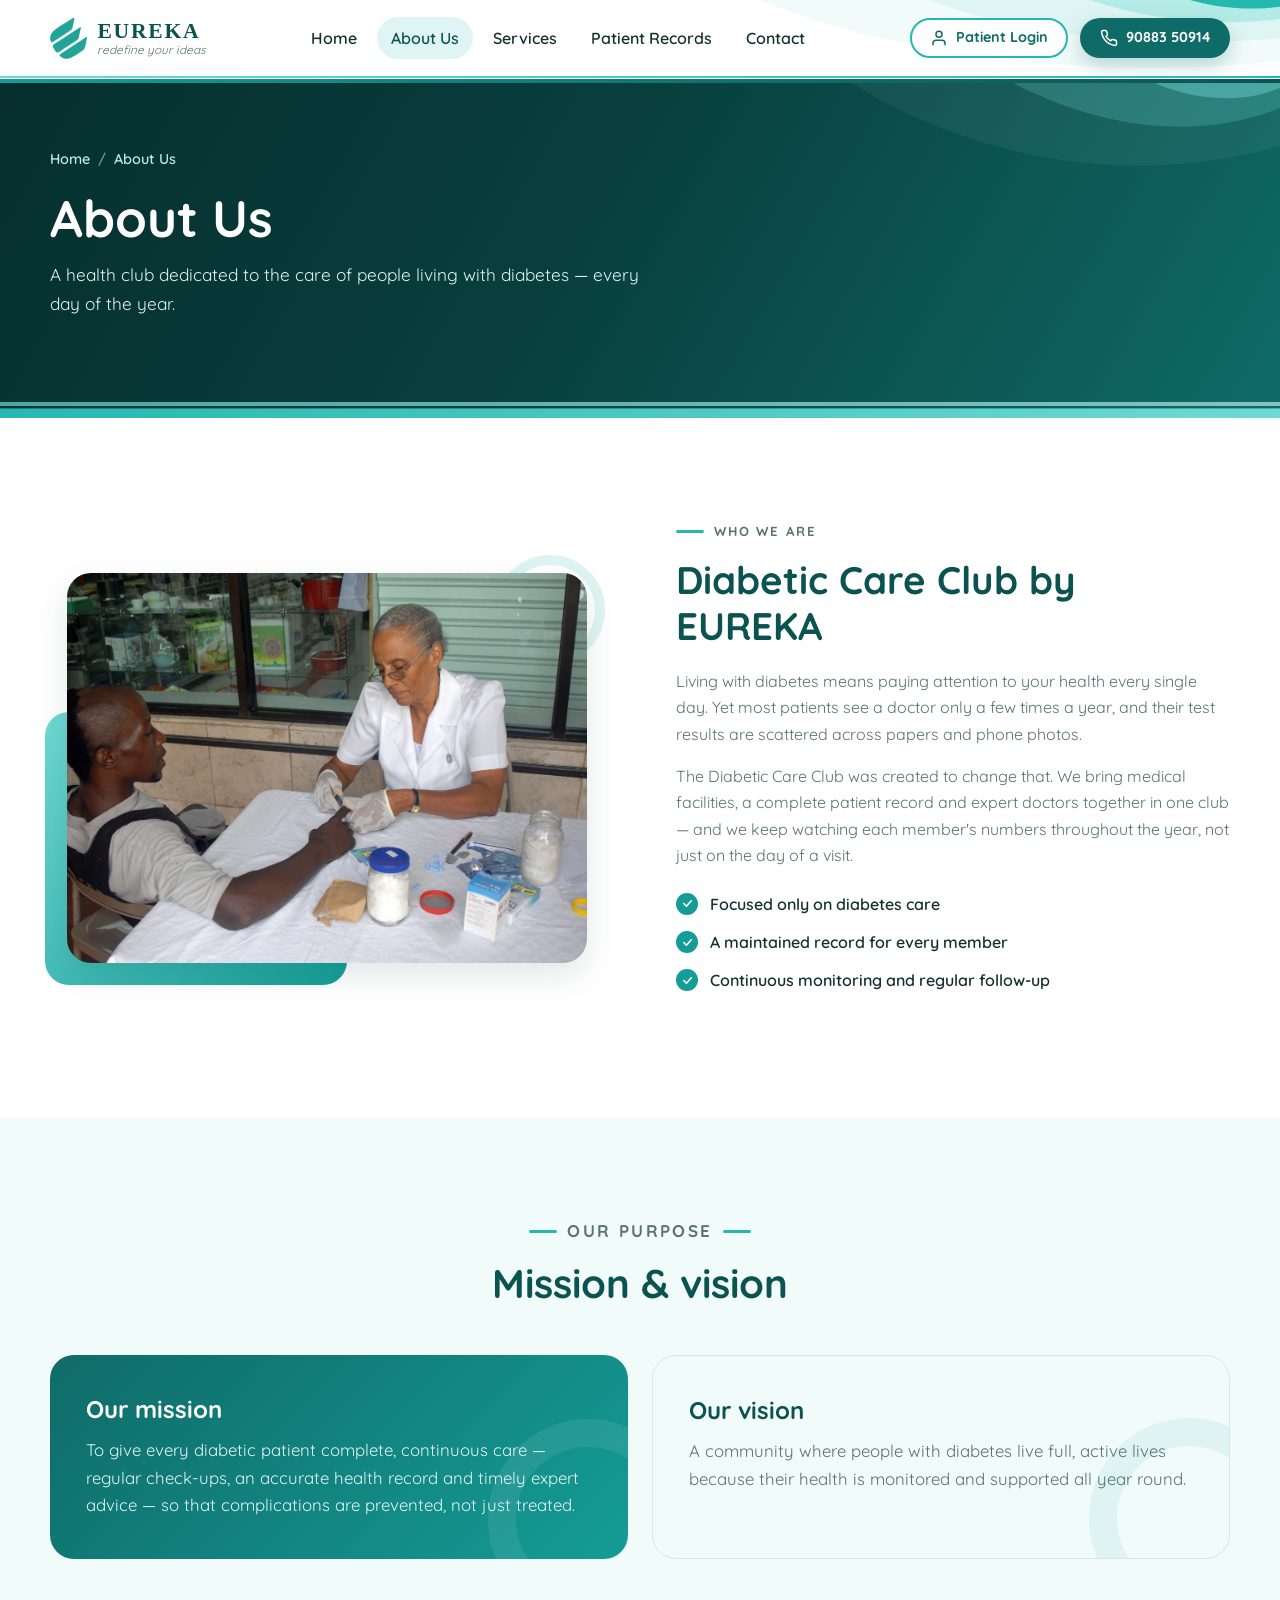
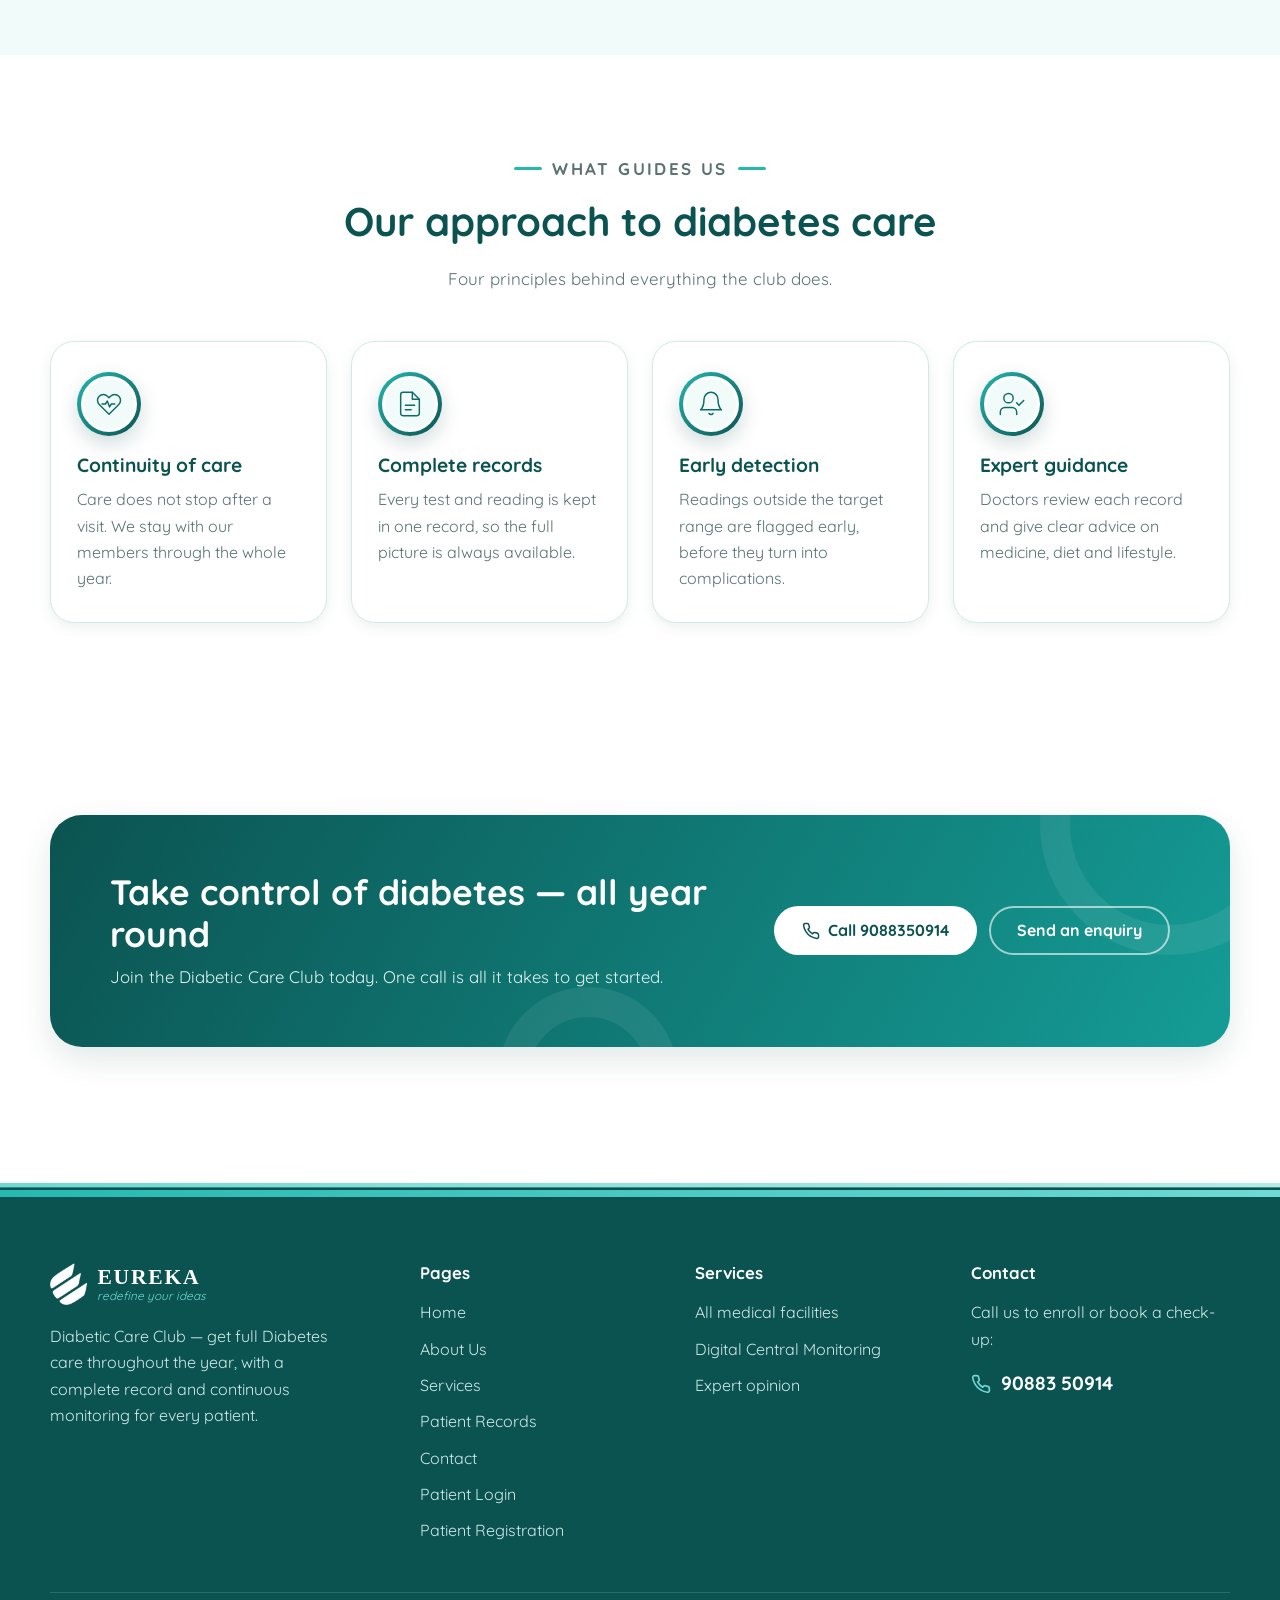
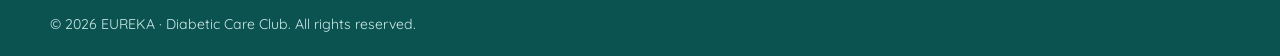
==== commit 40cd6e7b: "Use new EUREKA and Diabetic Care Club logos Replace the drawn SVG logos with the supplied logo image" ====
--- a/about.html
+++ b/about.html
@@ -8,6 +8,7 @@
   <link rel="preconnect" href="https://fonts.googleapis.com">
   <link rel="preconnect" href="https://fonts.gstatic.com" crossorigin>
   <link href="https://fonts.googleapis.com/css2?family=Quicksand:wght@400;500;600;700&display=swap" rel="stylesheet">
+  <link rel="icon" type="image/png" href="images/favicon.png">
   <link rel="stylesheet" href="css/style.css">
 </head>
 <body>
@@ -22,11 +23,7 @@
     </svg>
     <div class="container header-inner">
       <a href="index.html" class="brand" aria-label="EUREKA — home">
-        <svg class="brand-mark" viewBox="0 0 48 40" aria-hidden="true">
-          <path d="M4 14 C14 6 30 4 44 6" stroke="#25b8b1" />
-          <path d="M4 24 C16 14 32 12 44 14" stroke="#159c96" />
-          <path d="M4 34 C18 24 34 22 44 24" stroke="#0b5351" />
-        </svg>
+        <img class="brand-mark" src="images/logo.png" alt="" width="232" height="260">
         <span class="brand-text">
           <strong>EUREKA</strong>
           <em>redefine your ideas</em>
@@ -200,11 +197,7 @@
     <div class="container footer-grid">
       <div>
         <a href="index.html" class="brand brand-light" aria-label="EUREKA — home">
-          <svg class="brand-mark" viewBox="0 0 48 40" aria-hidden="true">
-          <path d="M4 14 C14 6 30 4 44 6" stroke="#6fd9d3" />
-          <path d="M4 24 C16 14 32 12 44 14" stroke="#25b8b1" />
-          <path d="M4 34 C18 24 34 22 44 24" stroke="#ffffff" />
-        </svg>
+          <img class="brand-mark" src="images/logo-white.png" alt="" width="232" height="260">
           <span class="brand-text">
             <strong>EUREKA</strong>
             <em>redefine your ideas</em>
--- a/css/style.css
+++ b/css/style.css
@@ -206,8 +206,7 @@
 }
 
 .brand { display: flex; align-items: center; gap: 10px; flex: none; }
-.brand-mark { width: 46px; height: 38px; }
-.brand-mark path { fill: none; stroke-width: 5; stroke-linecap: round; }
+.brand-mark { width: auto; height: 42px; }
 .brand-text { display: flex; flex-direction: column; line-height: 1.1; }
 .brand-text strong {
   font-family: Georgia, 'Times New Roman', serif;
@@ -249,11 +248,7 @@
 .nav-toggle[aria-expanded="true"] span:nth-child(3) { transform: translateY(-7px) rotate(-45deg); }
 
 /* ---------- Club logotype (SVG) ---------- */
-.club-logo { width: min(400px, 100%); height: auto; overflow: visible; }
-.club-logo .c-arc { fill: none; stroke: var(--teal-500); stroke-width: 10; stroke-linecap: round; }
-.club-logo text { font-family: var(--font); font-weight: 500; }
-.club-logo .t1 { fill: var(--teal-500); }
-.club-logo .t2 { fill: var(--teal-800); }
+.club-logo { width: min(400px, 100%); height: auto; }
 
 .phone-tag {
   display: inline-flex;
@@ -284,9 +279,6 @@
 .hero .hero-swoosh { opacity: .3; }
 .hero .eyebrow { color: var(--aqua-300); }
 .hero .eyebrow::before { background: var(--aqua-300); }
-.hero .club-logo .c-arc { stroke: var(--aqua-300); }
-.hero .club-logo .t1 { fill: var(--white); }
-.hero .club-logo .t2 { fill: var(--aqua-200); }
 .hero .phone-tag { background: var(--white); color: var(--teal-800); }
 .hero .phone-tag:hover { background: var(--aqua-100); }
 .hero .hero-tagline { color: var(--white); }
@@ -1073,9 +1065,6 @@
 .login-aside .checklist li::before { background-color: var(--teal-400); }
 .login-aside-waves { position: absolute; left: 0; bottom: 0; width: 100%; height: 140px; }
 
-.club-logo.on-dark .c-arc { stroke: var(--aqua-300); }
-.club-logo.on-dark .t1 { fill: var(--white); }
-.club-logo.on-dark .t2 { fill: var(--aqua-200); }
 
 .login-form { padding: 56px 48px; }
 .login-form .icon-ring { margin-bottom: 20px; }
@@ -1261,7 +1250,7 @@
   .login-section { padding: 40px 0 72px; }
   .login-form { padding: 36px 24px; }
   .login-aside { padding: 32px 24px 110px; }
-  .brand-mark { width: 40px; height: 34px; }
+  .brand-mark { width: auto; height: 36px; }
   .brand-text strong { font-size: 1.2rem; }
   .float-chip { padding: 8px 12px; font-size: .8rem; }
   .float-chip .chip-icon { width: 32px; height: 32px; }
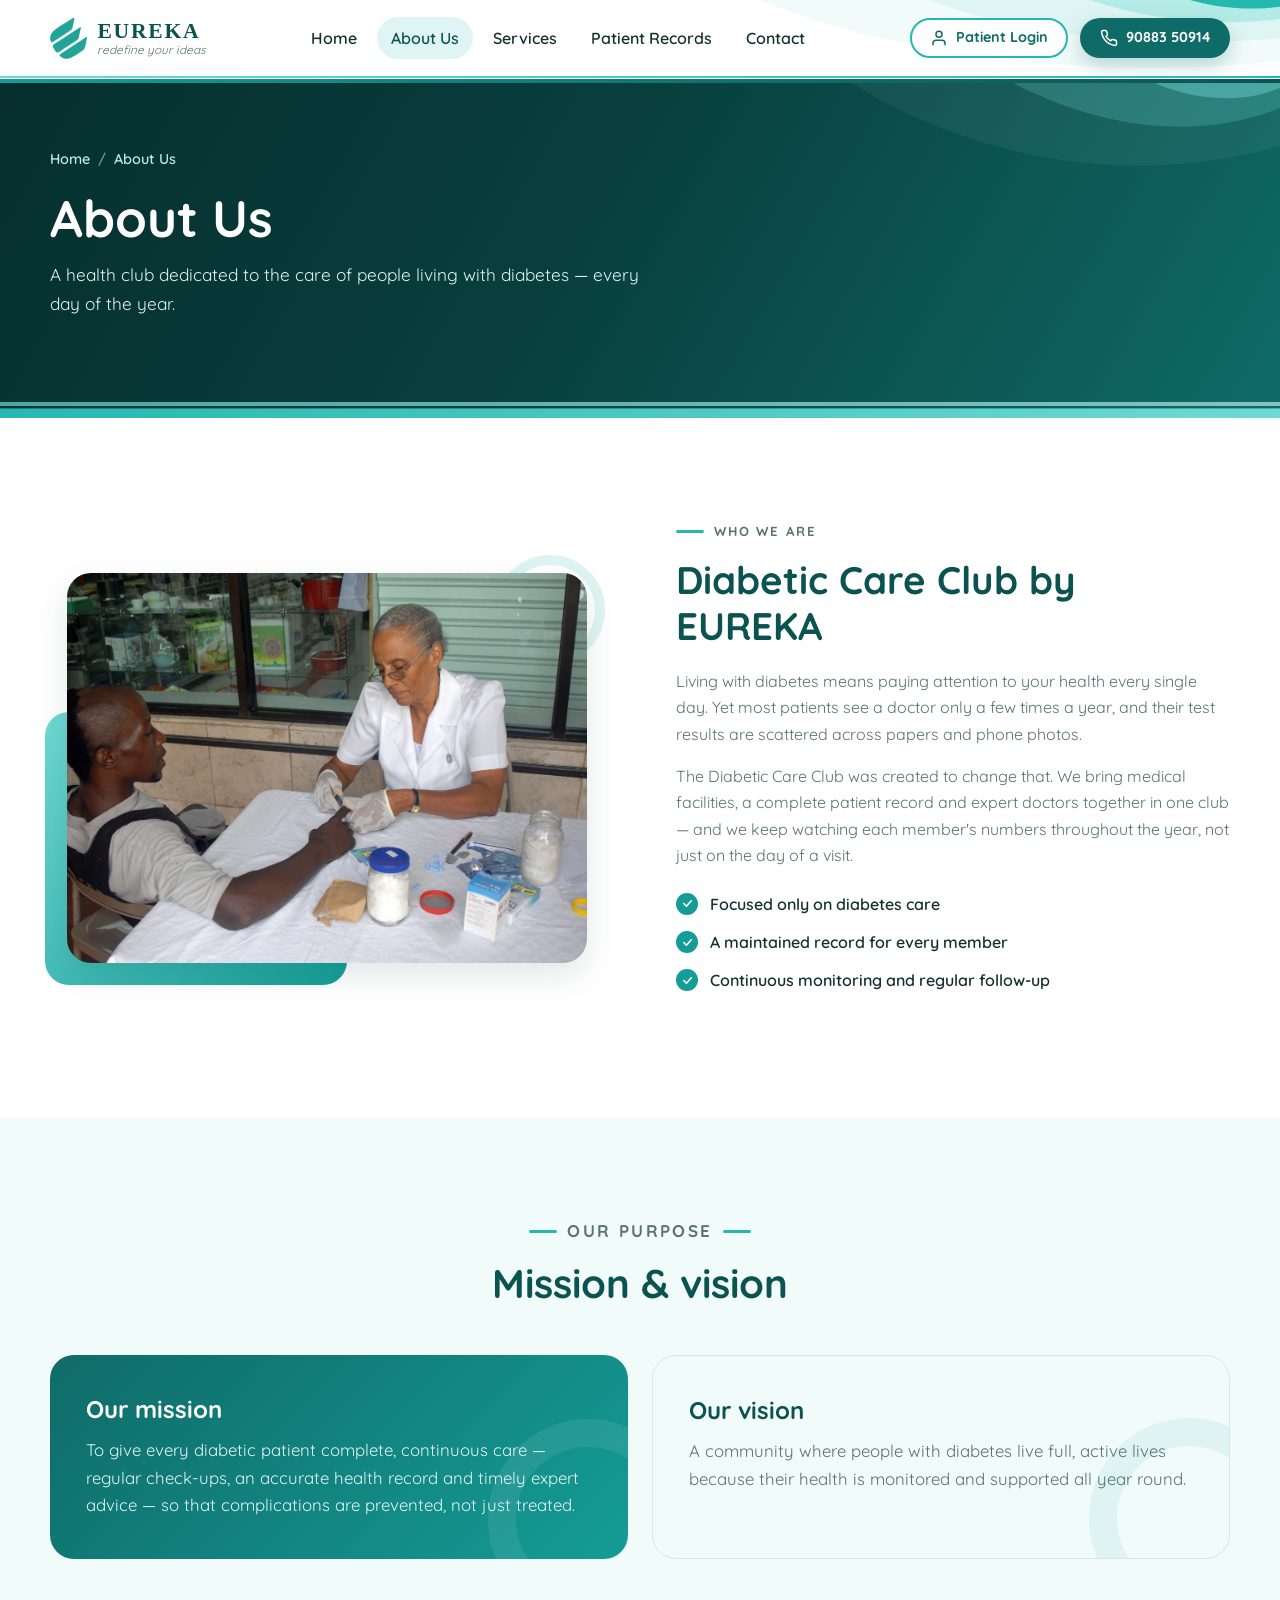
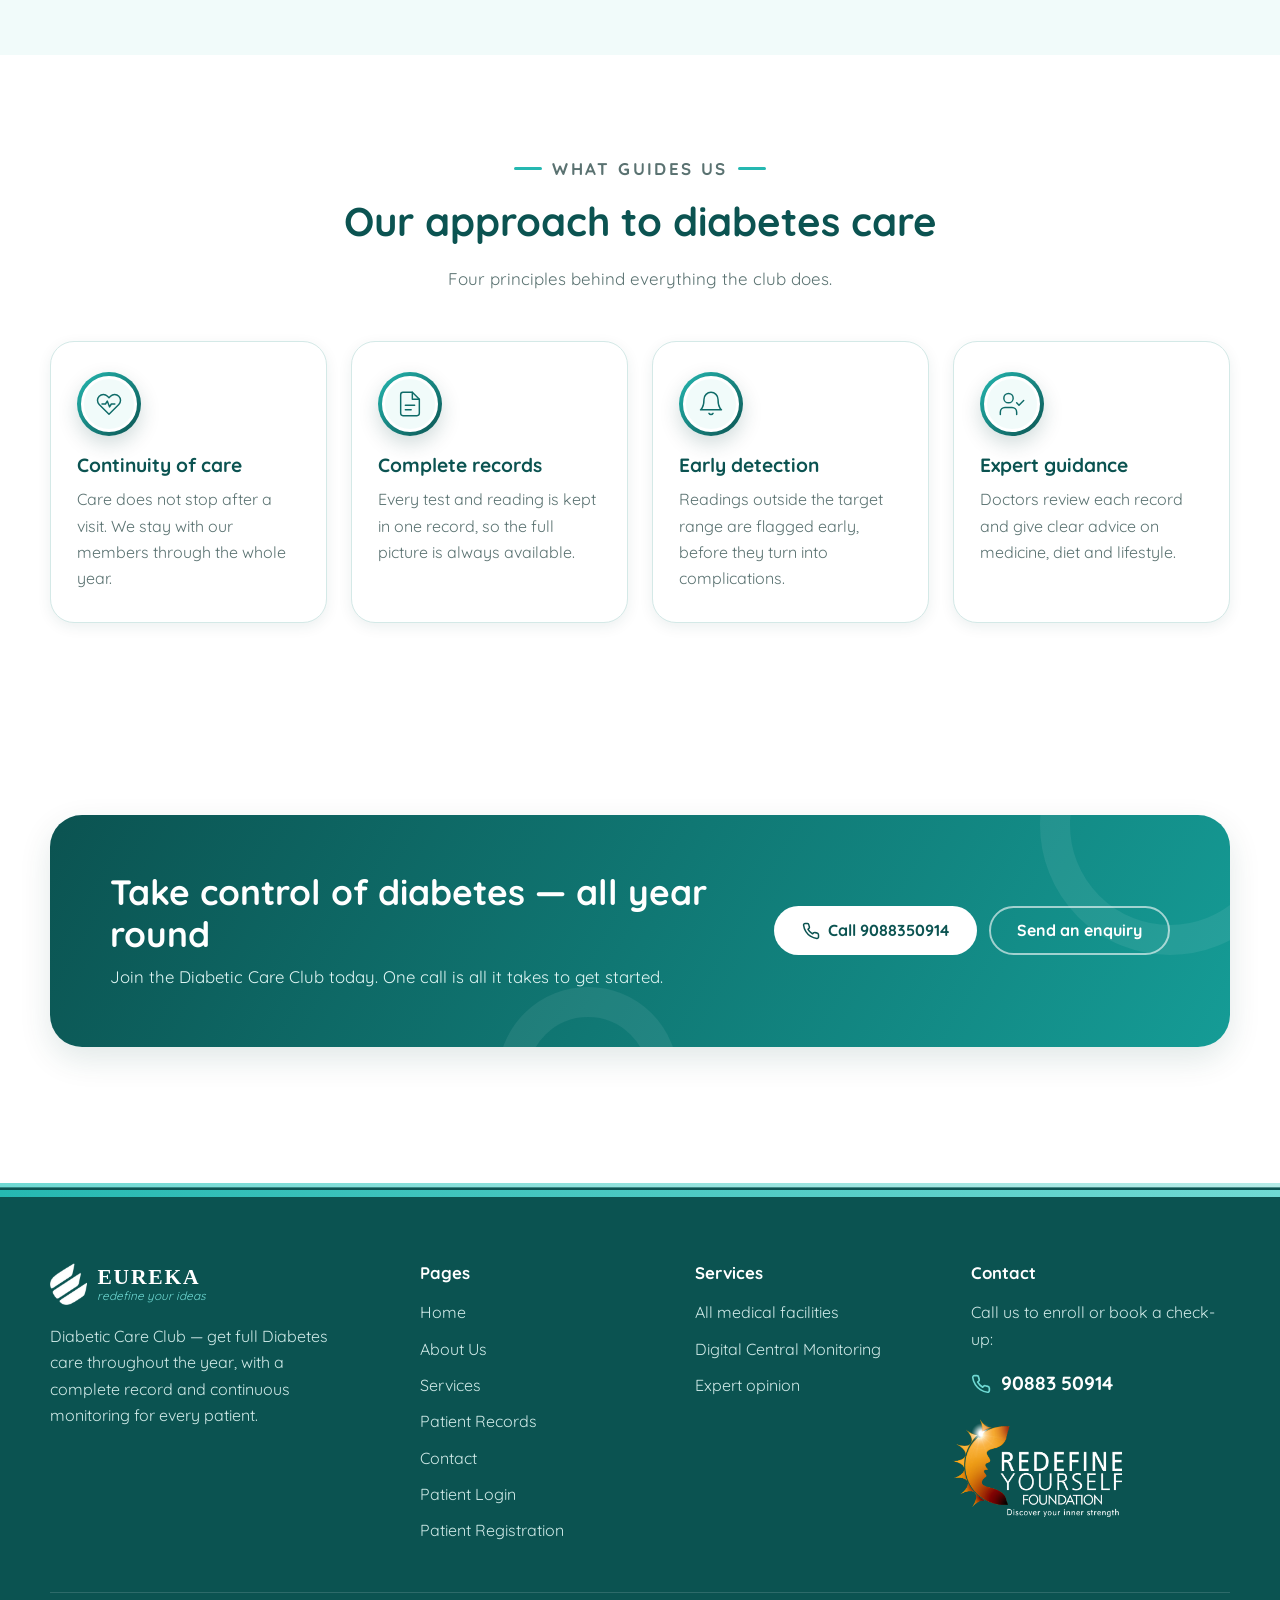
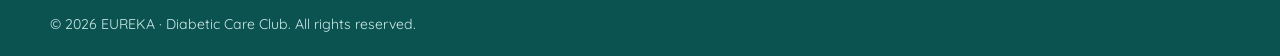
==== commit fe5edfaa: "Add Redefine Yourself Foundation logo to footer Show the foundation logo under the phone number in t" ====
--- a/about.html
+++ b/about.html
@@ -229,6 +229,7 @@
         <h4>Contact</h4>
         <p>Call us to enroll or book a check-up:</p>
         <a href="tel:+919088350914" class="footer-phone"><svg viewBox="0 0 24 24" aria-hidden="true"><path d="M22 16.9v3a2 2 0 0 1-2.2 2 19.8 19.8 0 0 1-8.6-3.1 19.5 19.5 0 0 1-6-6A19.8 19.8 0 0 1 2.1 4.2 2 2 0 0 1 4.1 2h3a2 2 0 0 1 2 1.7c.1.9.4 1.8.7 2.7a2 2 0 0 1-.5 2.1L8 9.8a16 16 0 0 0 6 6l1.3-1.3a2 2 0 0 1 2.1-.4c.9.3 1.8.6 2.7.7a2 2 0 0 1 1.7 2z"/></svg> 90883 50914</a>
+        <img class="footer-partner" src="images/redefine-yourself-logo.png" alt="Redefine Yourself Foundation — Discover your inner strength" width="600" height="347" loading="lazy">
       </div>
     </div>
     <div class="container footer-bottom">
--- a/css/style.css
+++ b/css/style.css
@@ -1184,6 +1184,7 @@
   color: var(--white);
 }
 .footer-phone:hover { color: var(--aqua-300); }
+.footer-partner { display: block; width: 170px; max-width: none; height: auto; margin: 18px 0 0 -19px; } /* -19px lines the logo text up with the phone number */
 .footer-phone svg { width: 20px; height: 20px; fill: none; stroke: var(--aqua-300); stroke-width: 2; stroke-linecap: round; stroke-linejoin: round; }
 .footer-bottom { padding: 20px 0; border-top: 1px solid rgba(255, 255, 255, .14); font-size: .88rem; }
 .footer-bottom p { margin: 0; }
@@ -1241,6 +1242,7 @@
 }
 
 @media (max-width: 600px) {
+  .footer-partner { margin-left: -14px; }
   :root { --header-h: 68px; }
   .section { padding: 72px 0; }
   .btn-call { display: none; }
